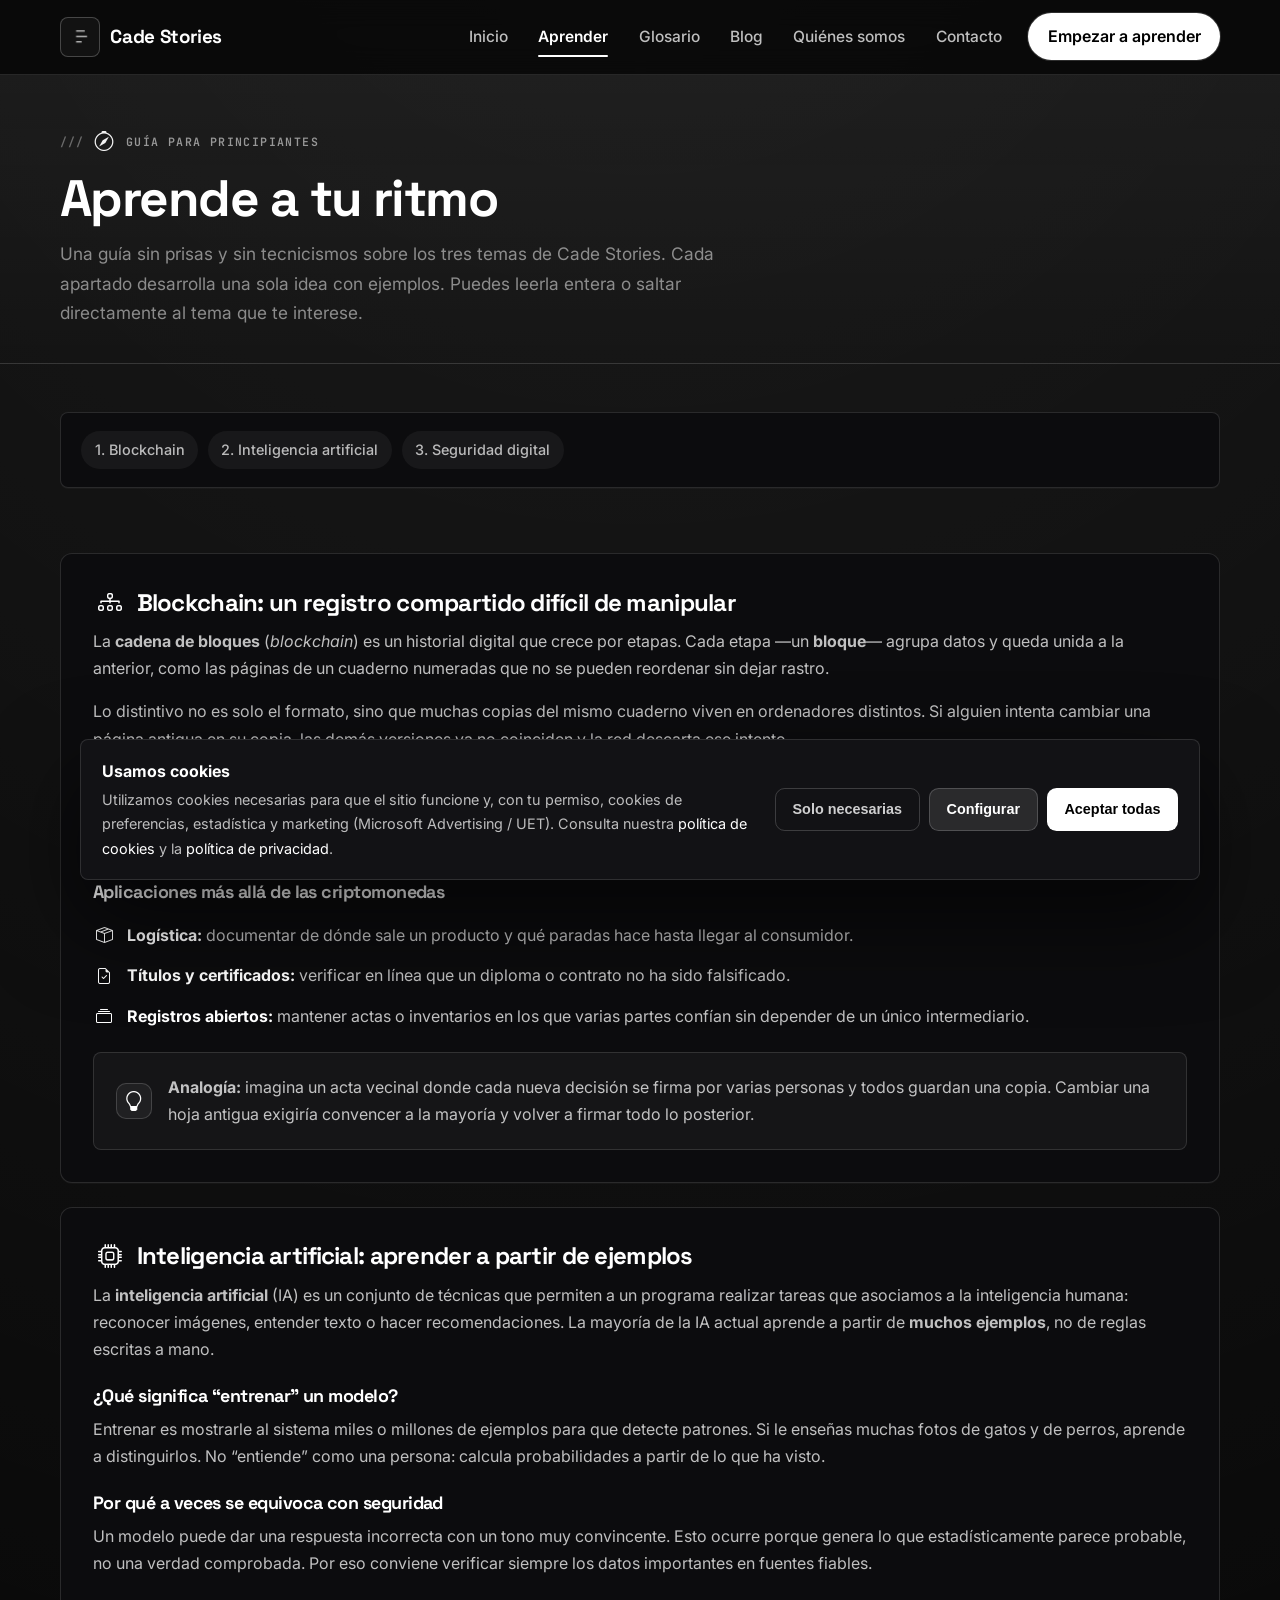
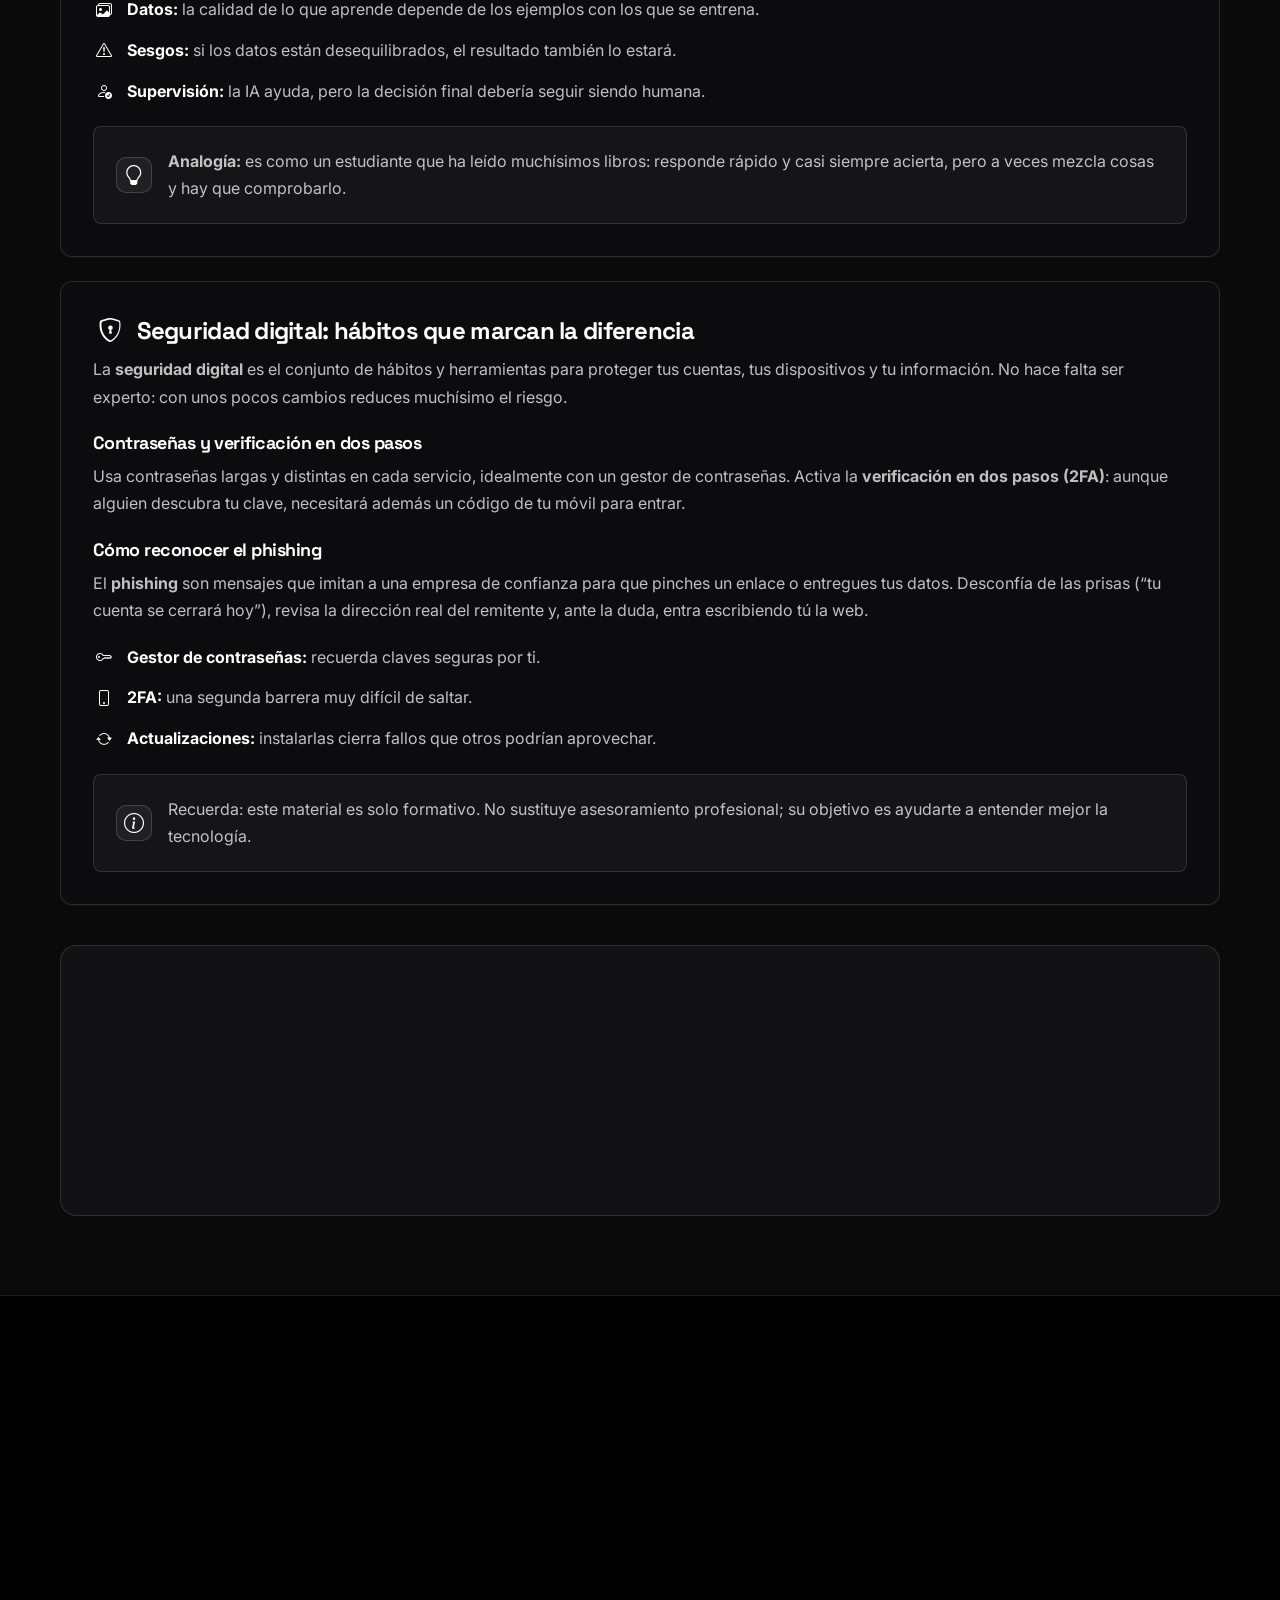
==== aprender.html @ 24d67b16 "fix(topbar): fill safe-area gap in Telegram and in-app browsers Add viewport-fit=cover, opaque topba" ====
<!DOCTYPE html>
<html lang="es">
<head>
<meta charset="utf-8">
<meta name="viewport" content="width=device-width, initial-scale=1.0, viewport-fit=cover">
<script>document.documentElement.className += ' js';</script>
<script>
window.uetq = window.uetq || [];
window.uetq.push('consent', 'default', { ad_storage: 'denied' });
</script>
<title>Aprender blockchain, IA y seguridad digital — Cade Stories</title>
<meta name="description" content="Guía sencilla para entender desde cero la tecnología blockchain, la inteligencia artificial y la seguridad digital. Conceptos explicados con ejemplos cotidianos, para principiantes.">
<meta name="robots" content="index, follow">
<meta name="author" content="Cade Stories">
<meta name="theme-color" content="#0a0a0a">
<meta name="color-scheme" content="dark">
<meta name="apple-mobile-web-app-status-bar-style" content="black-translucent">
<link rel="canonical" href="https://artemegorov007.github.io/cade-stories/aprender.html">

<meta property="og:type" content="website">
<meta property="og:site_name" content="Cade Stories">
<meta property="og:title" content="Aprender blockchain, IA y seguridad digital — Cade Stories">
<meta property="og:description" content="Guía sencilla para entender desde cero la tecnología blockchain, la inteligencia artificial y la seguridad digital. Conceptos explicados con ejemplos cotidianos, para principiantes.">
<meta property="og:url" content="https://artemegorov007.github.io/cade-stories/aprender.html">
<meta property="og:locale" content="es_ES">
<meta property="og:image" content="https://artemegorov007.github.io/cade-stories/assets/img/og.svg?v=1782573194">
<meta property="og:image:alt" content="Cade Stories — Blockchain, inteligencia artificial y seguridad digital, explicados con claridad">
<meta name="twitter:card" content="summary_large_image">
<meta name="twitter:title" content="Aprender blockchain, IA y seguridad digital — Cade Stories">
<meta name="twitter:description" content="Guía sencilla para entender desde cero la tecnología blockchain, la inteligencia artificial y la seguridad digital. Conceptos explicados con ejemplos cotidianos, para principiantes.">
<meta name="twitter:image" content="https://artemegorov007.github.io/cade-stories/assets/img/og.svg?v=1782573194">
<script type="application/ld+json">{"@context":"https://schema.org","@graph":[{"@type":"Organization","@id":"https://artemegorov007.github.io/cade-stories/#organization","name":"Cade Stories","url":"https://artemegorov007.github.io/cade-stories","email":"hola@cadestories.com","telephone":"+34 932 45 18 70","address":{"@type":"PostalAddress","streetAddress":"Carrer de Pau Claris 138, 4ª planta","postalCode":"08009","addressLocality":"Barcelona","addressCountry":"ES"}},{"@type":"WebSite","@id":"https://artemegorov007.github.io/cade-stories/#website","url":"https://artemegorov007.github.io/cade-stories","name":"Cade Stories","description":"Blockchain, inteligencia artificial y seguridad digital, explicados con claridad","publisher":{"@id":"https://artemegorov007.github.io/cade-stories/#organization"},"inLanguage":"es-ES"}]}</script>

<link rel="icon" href="data:image/svg+xml,%3Csvg xmlns='http://www.w3.org/2000/svg' viewBox='0 0 64 64'%3E%3Crect width='64' height='64' rx='14' fill='%23000000'/%3E%3Crect x='1' y='1' width='62' height='62' rx='13' fill='none' stroke='%23ffffff' stroke-opacity='.25' stroke-width='2'/%3E%3Cpath d='M20 22 h24 a4 4 0 0 1 4 4 v12 a4 4 0 0 1 -4 4 h-12 l-8 8 v-8 a4 4 0 0 1 -4 -4 v-12 a4 4 0 0 1 4 -4 z' fill='%23ffffff'/%3E%3Ccircle cx='32' cy='32' r='4.5' fill='%23000000'/%3E%3C/svg%3E">

<link rel="preconnect" href="https://fonts.googleapis.com">
<link rel="preconnect" href="https://fonts.gstatic.com" crossorigin>
<link href="https://fonts.googleapis.com/css2?family=Inter:wght@400;500;600;700&family=Space+Grotesk:wght@500;600;700&family=Sora:wght@500;600;700&family=JetBrains+Mono:wght@500;600&display=swap" rel="stylesheet">
<link rel="stylesheet" href="https://cdn.jsdelivr.net/npm/bootstrap-icons@1.11.3/font/bootstrap-icons.css">
<link rel="stylesheet" href="assets/css/tokens.css?v=1782466254">
<link rel="stylesheet" href="assets/css/style.css?v=1782597424">
<link rel="stylesheet" href="assets/css/theme-lz.css?v=1782597419">
<link rel="stylesheet" href="assets/css/animations.css?v=1782597419">
</head>
<body>
<a class="skip-link" href="#main">Saltar al contenido</a>
<header class="topbar">
  <div class="container topbar__inner">
    <a class="brand" href="index.html" aria-label="Cade Stories — inicio">
      <span class="brand__mark" aria-hidden="true"><svg class="brand-logo" viewBox="0 0 32 40" xmlns="http://www.w3.org/2000/svg" role="img" aria-label="Cade Stories"><rect class="brand-logo__frame" x="7" y="3" width="18" height="34" rx="9" fill="none" stroke="currentColor" stroke-width="1.35" opacity="0.9"/><line class="brand-logo__bar brand-logo__bar--1" x1="11" y1="13" x2="21" y2="13" stroke="currentColor" stroke-width="1.45" stroke-linecap="round"/><line class="brand-logo__bar brand-logo__bar--2" x1="11" y1="20" x2="24" y2="20" stroke="currentColor" stroke-width="1.45" stroke-linecap="round"/><line class="brand-logo__bar brand-logo__bar--3" x1="11" y1="27" x2="17" y2="27" stroke="currentColor" stroke-width="1.45" stroke-linecap="round"/></svg></span>      <span class="brand__name">Cade <b>Stories</b></span>
    </a>

    <button class="burger" id="burger" type="button" aria-label="Abrir menú" aria-expanded="false" aria-controls="nav">
      <span></span><span></span><span></span>
    </button>

    <nav class="nav" id="nav" aria-label="Navegación principal">
              <a class="nav__link" href="index.html">Inicio</a>
              <a class="nav__link is-active" href="aprender.html">Aprender</a>
              <a class="nav__link" href="glosario.html">Glosario</a>
              <a class="nav__link" href="blog.html">Blog</a>
              <a class="nav__link" href="sobre-nosotros.html">Quiénes somos</a>
              <a class="nav__link" href="contacto.html">Contacto</a>
            <a class="btn btn--primary nav__cta" href="aprender.html">Empezar a aprender</a>
    </nav>
  </div>
</header>
<main id="main">

  <section class="page-hero">
    <div class="container" data-reveal="group">
      <span class="eyebrow"><span class="licon licon--compass" aria-hidden="true"><i class="licon__bi bi bi-compass"></i></span> Guía para principiantes</span>
      <h1 class="page-hero__title">Aprende a tu ritmo</h1>
      <p class="page-hero__lead">
        Una guía sin prisas y sin tecnicismos sobre los tres temas de Cade Stories.
        Cada apartado desarrolla una sola idea con ejemplos. Puedes leerla entera
        o saltar directamente al tema que te interese.
      </p>
    </div>
  </section>

  <section class="section--tight">
    <div class="container">
      <nav class="toc" data-reveal aria-label="Índice de la guía">
        <a href="#blockchain">1. Blockchain</a>
        <a href="#ia">2. Inteligencia artificial</a>
        <a href="#seguridad">3. Seguridad digital</a>
      </nav>
    </div>
  </section>

  <section class="section" style="padding-top:1rem">
    <div class="container">
      <div class="guide" data-reveal="group">

        <article class="guide__block" id="blockchain">
          <h2><span class="licon licon--diagram-3" aria-hidden="true"><i class="licon__bi bi bi-diagram-3"></i></span> Blockchain: un registro compartido difícil de manipular</h2>
          <p>
            La <b>cadena de bloques</b> (<i>blockchain</i>) es un historial digital que crece
            por etapas. Cada etapa —un <b>bloque</b>— agrupa datos y queda unida a la anterior,
            como las páginas de un cuaderno numeradas que no se pueden reordenar sin dejar rastro.
          </p>
          <p>
            Lo distintivo no es solo el formato, sino que muchas copias del mismo cuaderno viven
            en ordenadores distintos. Si alguien intenta cambiar una página antigua en su copia,
            las demás versiones ya no coinciden y la red descarta ese intento.
          </p>
          <h3>La huella de cada bloque (hash)</h3>
          <p>
            Cada bloque incluye un <b>hash</b>: un código breve calculado a partir de su contenido.
            Modificar una sola cifra cambia por completo esa huella. Como el bloque siguiente
            guarda la huella del previo, alterar el pasado rompe toda la secuencia posterior.
          </p>
          <h3>Aplicaciones más allá de las criptomonedas</h3>
          <ul class="feature-list">
            <li><span class="licon licon--box-seam" aria-hidden="true"><i class="licon__bi bi bi-box-seam"></i></span><span><b>Logística:</b> documentar de dónde sale un producto y qué paradas hace hasta llegar al consumidor.</span></li>
            <li><span class="licon licon--file-earmark-check" aria-hidden="true"><i class="licon__bi bi bi-file-earmark-check"></i></span><span><b>Títulos y certificados:</b> verificar en línea que un diploma o contrato no ha sido falsificado.</span></li>
            <li><span class="licon licon--collection" aria-hidden="true"><i class="licon__bi bi bi-collection"></i></span><span><b>Registros abiertos:</b> mantener actas o inventarios en los que varias partes confían sin depender de un único intermediario.</span></li>
          </ul>
          <div class="callout"><span class="licon licon--lightbulb" aria-hidden="true"><i class="licon__bi bi bi-lightbulb"></i></span><p><b>Analogía:</b> imagina un acta vecinal donde cada nueva decisión se firma por varias personas y todos guardan una copia. Cambiar una hoja antigua exigiría convencer a la mayoría y volver a firmar todo lo posterior.</p></div>
        </article>

        <article class="guide__block" id="ia">
          <h2><span class="licon licon--cpu" aria-hidden="true"><i class="licon__bi bi bi-cpu"></i></span> Inteligencia artificial: aprender a partir de ejemplos</h2>
          <p>
            La <b>inteligencia artificial</b> (IA) es un conjunto de técnicas que permiten a un
            programa realizar tareas que asociamos a la inteligencia humana: reconocer imágenes,
            entender texto o hacer recomendaciones. La mayoría de la IA actual aprende a partir
            de <b>muchos ejemplos</b>, no de reglas escritas a mano.
          </p>
          <h3>¿Qué significa “entrenar” un modelo?</h3>
          <p>
            Entrenar es mostrarle al sistema miles o millones de ejemplos para que detecte
            patrones. Si le enseñas muchas fotos de gatos y de perros, aprende a distinguirlos.
            No “entiende” como una persona: calcula probabilidades a partir de lo que ha visto.
          </p>
          <h3>Por qué a veces se equivoca con seguridad</h3>
          <p>
            Un modelo puede dar una respuesta incorrecta con un tono muy convincente. Esto ocurre
            porque genera lo que estadísticamente parece probable, no una verdad comprobada. Por
            eso conviene verificar siempre los datos importantes en fuentes fiables.
          </p>
          <ul class="feature-list">
            <li><span class="licon licon--images" aria-hidden="true"><i class="licon__bi bi bi-images"></i></span><span><b>Datos:</b> la calidad de lo que aprende depende de los ejemplos con los que se entrena.</span></li>
            <li><span class="licon licon--exclamation-triangle" aria-hidden="true"><i class="licon__bi bi bi-exclamation-triangle"></i></span><span><b>Sesgos:</b> si los datos están desequilibrados, el resultado también lo estará.</span></li>
            <li><span class="licon licon--person-check" aria-hidden="true"><i class="licon__bi bi bi-person-check"></i></span><span><b>Supervisión:</b> la IA ayuda, pero la decisión final debería seguir siendo humana.</span></li>
          </ul>
          <div class="callout"><span class="licon licon--lightbulb" aria-hidden="true"><i class="licon__bi bi bi-lightbulb"></i></span><p><b>Analogía:</b> es como un estudiante que ha leído muchísimos libros: responde rápido y casi siempre acierta, pero a veces mezcla cosas y hay que comprobarlo.</p></div>
        </article>

        <article class="guide__block" id="seguridad">
          <h2><span class="licon licon--shield-lock" aria-hidden="true"><i class="licon__bi bi bi-shield-lock"></i></span> Seguridad digital: hábitos que marcan la diferencia</h2>
          <p>
            La <b>seguridad digital</b> es el conjunto de hábitos y herramientas para proteger tus
            cuentas, tus dispositivos y tu información. No hace falta ser experto: con unos pocos
            cambios reduces muchísimo el riesgo.
          </p>
          <h3>Contraseñas y verificación en dos pasos</h3>
          <p>
            Usa contraseñas largas y distintas en cada servicio, idealmente con un gestor de
            contraseñas. Activa la <b>verificación en dos pasos (2FA)</b>: aunque alguien
            descubra tu clave, necesitará además un código de tu móvil para entrar.
          </p>
          <h3>Cómo reconocer el phishing</h3>
          <p>
            El <b>phishing</b> son mensajes que imitan a una empresa de confianza para que pinches
            un enlace o entregues tus datos. Desconfía de las prisas (“tu cuenta se cerrará hoy”),
            revisa la dirección real del remitente y, ante la duda, entra escribiendo tú la web.
          </p>
          <ul class="feature-list">
            <li><span class="licon licon--key" aria-hidden="true"><i class="licon__bi bi bi-key"></i></span><span><b>Gestor de contraseñas:</b> recuerda claves seguras por ti.</span></li>
            <li><span class="licon licon--phone" aria-hidden="true"><i class="licon__bi bi bi-phone"></i></span><span><b>2FA:</b> una segunda barrera muy difícil de saltar.</span></li>
            <li><span class="licon licon--arrow-repeat" aria-hidden="true"><i class="licon__bi bi bi-arrow-repeat"></i></span><span><b>Actualizaciones:</b> instalarlas cierra fallos que otros podrían aprovechar.</span></li>
          </ul>
          <div class="callout"><span class="licon licon--info-circle" aria-hidden="true"><i class="licon__bi bi bi-info-circle"></i></span><p>Recuerda: este material es solo formativo. No sustituye asesoramiento profesional; su objetivo es ayudarte a entender mejor la tecnología.</p></div>
        </article>

      </div>

      <div class="cta-band mt-4" data-reveal>
        <h2>¿Algún concepto sigue sin estar claro?</h2>
        <p>Consulta el glosario: cada entrada resume una idea en pocas líneas.</p>
        <a class="btn btn--light" href="glosario.html"><span class="licon licon--journal-text licon--on-light" aria-hidden="true"><i class="licon__bi bi bi-journal-text"></i></span> Abrir el glosario</a>
      </div>
    </div>
  </section>

</main>
<footer class="footer">
  <div class="container">
    <div class="footer__top">
      <div class="footer__brand">
        <a class="brand" href="index.html" aria-label="Cade Stories — inicio">
          <span class="brand__mark" aria-hidden="true"><svg class="brand-logo" viewBox="0 0 32 40" xmlns="http://www.w3.org/2000/svg" role="img" aria-label="Cade Stories"><rect class="brand-logo__frame" x="7" y="3" width="18" height="34" rx="9" fill="none" stroke="currentColor" stroke-width="1.35" opacity="0.9"/><line class="brand-logo__bar brand-logo__bar--1" x1="11" y1="13" x2="21" y2="13" stroke="currentColor" stroke-width="1.45" stroke-linecap="round"/><line class="brand-logo__bar brand-logo__bar--2" x1="11" y1="20" x2="24" y2="20" stroke="currentColor" stroke-width="1.45" stroke-linecap="round"/><line class="brand-logo__bar brand-logo__bar--3" x1="11" y1="27" x2="17" y2="27" stroke="currentColor" stroke-width="1.45" stroke-linecap="round"/></svg></span>          <span class="brand__name">Cade <b>Stories</b></span>
        </a>
        <p class="footer__about">
          Un proyecto educativo independiente que cuenta, en lenguaje claro, cómo funcionan
          el blockchain, la inteligencia artificial y la seguridad digital. Solo conocimiento,
          nada que comprar.
        </p>
        <div class="footer__socials" aria-label="Redes sociales">
          <a href="mailto:hola@cadestories.com" aria-label="Escríbenos por correo"><span class="licon licon--envelope" aria-hidden="true"><i class="licon__bi bi bi-envelope"></i></span></a>
          <a href="blog.html" aria-label="Blog y novedades"><span class="licon licon--rss" aria-hidden="true"><i class="licon__bi bi bi-rss"></i></span></a>
          <a href="contacto.html" aria-label="Contacto y comunidad"><span class="licon licon--people" aria-hidden="true"><i class="licon__bi bi bi-people"></i></span></a>
        </div>
      </div>

      <nav class="footer__col" aria-label="Contenido del sitio">
        <h2 class="footer__heading">Contenido</h2>
        <ul>
          <li><a href="aprender.html">Guía de aprendizaje</a></li>
          <li><a href="glosario.html">Glosario</a></li>
          <li><a href="blog.html">Blog y novedades</a></li>
          <li><a href="sobre-nosotros.html">Quiénes somos</a></li>
        </ul>
      </nav>

      <nav class="footer__col" aria-label="Información legal">
        <h2 class="footer__heading">Legal</h2>
        <ul>
          <li><a href="privacidad.html">Política de privacidad</a></li>
          <li><a href="terminos.html">Términos de uso</a></li>
          <li><a href="cookies.html">Política de cookies</a></li>
          <li><a href="contacto.html">Contacto</a></li>
        </ul>
      </nav>

      <div class="footer__col">
        <h2 class="footer__heading">Dónde estamos</h2>
        <address class="footer__contact">
          <div class="footer__contact-item"><span class="contact-info__icon"><span class="licon licon--geo-alt" aria-hidden="true"><i class="licon__bi bi bi-geo-alt"></i></span></span><span>Carrer de Pau Claris 138, 4ª planta, 08009 Barcelona, España</span></div>
          <div class="footer__contact-item"><span class="contact-info__icon"><span class="licon licon--envelope" aria-hidden="true"><i class="licon__bi bi bi-envelope"></i></span></span><a href="mailto:hola@cadestories.com">hola@cadestories.com</a></div>
          <div class="footer__contact-item"><span class="contact-info__icon"><span class="licon licon--telephone" aria-hidden="true"><i class="licon__bi bi bi-telephone"></i></span></span><a href="tel:+34932451870">+34 932 45 18 70</a></div>
        </address>
      </div>
    </div>

    <div class="footer__bottom">
      <span>&copy; 2026 Cade Stories. Contenido con fines educativos e informativos.</span>
      <nav class="footer__bottom-links" aria-label="Enlaces legales">
        <a href="privacidad.html">Privacidad</a>
        <a href="terminos.html">Términos</a>
        <a href="cookies.html">Cookies</a>
      </nav>
    </div>
  </div>
</footer>
<div class="cookie" id="cookie-banner" role="dialog" aria-live="polite" aria-label="Consentimiento de cookies" hidden>
    <div class="cookie__text">
      <strong>Usamos cookies</strong>
      <p>Utilizamos cookies necesarias para que el sitio funcione y, con tu permiso, cookies de preferencias, estadística y marketing (Microsoft Advertising / UET). Consulta nuestra <a href="cookies.html" class="cookie__link">política de cookies</a> y la <a href="privacidad.html" class="cookie__link">política de privacidad</a>.</p>
    </div>
    <div class="cookie__actions">
      <button class="cookie__btn cookie__btn--reject" id="cookie-reject" type="button">Solo necesarias</button>
      <button class="cookie__btn cookie__btn--config" id="cookie-config" type="button">Configurar</button>
      <button class="cookie__btn cookie__btn--accept" id="cookie-accept" type="button">Aceptar todas</button>
    </div>
  </div>
<div class="modal" id="cookie-modal" aria-hidden="true">
    <div class="modal__dialog" role="dialog" aria-modal="true" aria-label="Configuración de cookies">
      <h3>Configuración de cookies</h3>
      <p class="modal__lead">Puedes activar o desactivar las categorías opcionales. Las cookies necesarias siempre están activas.</p>

      <label class="modal__opt">
        <span><strong>Necesarias</strong><br><small>Imprescindibles para el funcionamiento básico del sitio.</small></span>
        <input type="checkbox" checked disabled>
      </label>
      <label class="modal__opt">
        <span><strong>Preferencias</strong><br><small>Recuerdan tus ajustes, como el idioma o la región.</small></span>
        <input type="checkbox" id="ck-pref">
      </label>
      <label class="modal__opt">
        <span><strong>Estadística</strong><br><small>Nos ayudan a entender, de forma anónima, qué contenidos son útiles.</small></span>
        <input type="checkbox" id="ck-stat">
      </label>
      <label class="modal__opt">
        <span><strong>Marketing / Microsoft UET</strong><br><small>Medición de campañas en Microsoft Advertising (UET). Permite conversiones y remarketing solo si las aceptas.</small></span>
        <input type="checkbox" id="ck-marketing">
      </label>

      <div class="modal__footer">
        <button class="btn btn--ghost" id="cookie-modal-close" type="button">Cerrar</button>
        <button class="btn btn--ghost" id="cookie-save" type="button">Guardar selección</button>
        <button class="btn btn--primary" id="cookie-modal-accept" type="button">Aceptar todas</button>
      </div>
    </div>
  </div>
<script src="assets/js/main.js?v=1782589801"></script>
</body>
</html>
---- assets/css/tokens.css ----
:root {

  --brand: #047857;
  --brand-strong: #065f46;
  --brand-soft: #10b981;
  --brand-tint: #ecfdf5;
  --brand-rgb: 4, 120, 87;

  --accent: #d97706;
  --accent-soft: #f59e0b;
  --accent-tint: #fffbeb;
  --accent-rgb: 217, 119, 6;


  --ink: #14201c;
  --ink-soft: #3a463f;
  --muted: #6b7770;
  --line: #e4e8e3;
  --line-soft: #eef2ec;
  --surface: #ffffff;
  --surface-2: #f7f9f5;
  --surface-3: #eef2eb;

  --bg: #f5f7f2;
  --bg-rgb: 245, 247, 242;

  --night: #0c1512;
  --night-2: #14211c;
  --night-rgb: 12, 21, 18;

  --white: #ffffff;
  --white-rgb: 255, 255, 255;


  --ok: #15803d;
  --warn: #b45309;


  --font-head: "Sora", "Segoe UI", system-ui, sans-serif;
  --font-body: "Inter", "Segoe UI", system-ui, sans-serif;
  --font-mono: "JetBrains Mono", ui-monospace, "Cascadia Code", monospace;


  --ease-out: cubic-bezier(0.23, 1, 0.32, 1);
  --ease-in-out: cubic-bezier(0.77, 0, 0.175, 1);


  --radius-sm: 0.7rem;
  --radius: 1.05rem;
  --radius-lg: 1.5rem;
  --radius-xl: 2.2rem;
  --shadow-sm: 0 4px 14px rgba(20, 32, 28, 0.06);
  --shadow: 0 18px 40px rgba(20, 32, 28, 0.09);
  --shadow-lg: 0 30px 70px rgba(20, 32, 28, 0.15);

  --container: 1180px;
}
---- assets/css/style.css ----
*,
*::before,
*::after {
  box-sizing: border-box;
}

html {
  overflow-x: clip;
}

.skip-link {
  position: absolute;
  top: 0.75rem;
  left: 0.75rem;
  z-index: 200;
  padding: 0.65rem 1rem;
  border-radius: var(--radius-sm);
  background: #fff;
  color: #111;
  font-weight: 600;
  transform: translateY(-160%);
  transition: transform 0.18s var(--ease-out);
}
.skip-link:focus-visible {
  transform: translateY(0);
}

:focus-visible {
  outline: 2px solid rgba(var(--brand-rgb), 0.85);
  outline-offset: 2px;
}
:focus:not(:focus-visible) {
  outline: none;
}

a, button, input, textarea, select, summary, [tabindex]:not([tabindex="-1"]) {
  scroll-margin-top: 5.5rem;
}

html {
  scroll-behavior: auto;
  -webkit-text-size-adjust: 100%;
}

@media (prefers-reduced-motion: no-preference) {
  html { scroll-behavior: smooth; }
}

body {
  margin: 0;
  font-family: var(--font-body);
  font-size: 16px;
  line-height: 1.7;
  color: var(--ink-soft);
  background-color: var(--bg);
  background-image:
    radial-gradient(circle at 0% 0%, rgba(var(--brand-rgb), 0.07), transparent 40%),
    radial-gradient(circle at 100% 0%, rgba(var(--accent-rgb), 0.06), transparent 38%);
  background-repeat: no-repeat;
  -webkit-font-smoothing: antialiased;
  text-rendering: optimizeLegibility;
}

h1, h2, h3, h4 {
  font-family: var(--font-head);
  color: var(--ink);
  line-height: 1.14;
  letter-spacing: -0.02em;
  margin: 0 0 0.6rem;
}

p { margin: 0 0 1rem; }
p:last-child { margin-bottom: 0; }

a {
  color: var(--brand);
  text-decoration: none;
  transition: color 0.18s var(--ease-out);
}
a:hover { color: var(--brand-strong); }

img { max-width: 100%; display: block; }

::selection {
  background: rgba(var(--brand-rgb), 0.18);
  color: var(--ink);
}

.container {
  width: 100%;
  max-width: var(--container);
  margin: 0 auto;
  padding: 0 1.25rem;
}

.section {
  padding: 5rem 0;
}
.section--tight { padding: 3rem 0; }
.section--alt {
  background: var(--surface);
  border-top: 1px solid var(--line-soft);
  border-bottom: 1px solid var(--line-soft);
}

.section__head {
  max-width: 46rem;
  margin: 0 auto 2.75rem;
  text-align: center;
}
.section__head--left {
  margin-left: 0;
  text-align: left;
}

.eyebrow {
  display: inline-flex;
  align-items: center;
  gap: 0.45rem;
  padding: 0.4rem 0.85rem;
  border-radius: 0.6rem;
  background: var(--brand-tint);
  color: var(--brand-strong);
  border: 1px solid rgba(var(--brand-rgb), 0.18);
  font-family: var(--font-mono);
  font-size: 0.74rem;
  font-weight: 600;
  letter-spacing: 0.14em;
  text-transform: uppercase;
}

.section__title {
  margin: 1rem 0 0.7rem;
  font-size: clamp(1.9rem, 3.6vw, 2.9rem);
}

.section__lead {
  margin: 0;
  color: var(--muted);
  font-size: 1.06rem;
}

.btn {
  display: inline-flex;
  align-items: center;
  justify-content: center;
  gap: 0.55rem;
  min-height: 3.1rem;
  padding: 0.8rem 1.5rem;
  border-radius: var(--radius-sm);
  border: 1px solid transparent;
  font-family: var(--font-body);
  font-size: 1rem;
  font-weight: 600;
  cursor: pointer;
  transition: transform 0.16s var(--ease-out), box-shadow 0.2s var(--ease-out),
    background-color 0.2s var(--ease-out), border-color 0.2s var(--ease-out), color 0.2s var(--ease-out);
}
.btn:hover { transform: translateY(-2px); }
.btn:active { transform: translateY(0) scale(0.97); }

.btn--primary {
  color: #fff;
  background: linear-gradient(135deg, var(--brand) 0%, var(--brand-soft) 100%);
  box-shadow: 0 16px 30px rgba(var(--brand-rgb), 0.28);
}
.btn--primary:hover { color: #fff; box-shadow: 0 22px 38px rgba(var(--brand-rgb), 0.34); }

.btn--ghost {
  color: var(--ink);
  background: var(--surface);
  border-color: var(--line);
  box-shadow: var(--shadow-sm);
}
.btn--ghost:hover { border-color: rgba(var(--brand-rgb), 0.4); color: var(--brand); }

.btn--light {
  color: var(--ink);
  background: #fff;
}
.btn--accent {
  color: #fff;
  background: linear-gradient(135deg, var(--accent) 0%, var(--accent-soft) 100%);
  box-shadow: 0 16px 30px rgba(var(--accent-rgb), 0.26);
}
.btn--accent:hover { color: #fff; }

.btn--block { width: 100%; }

.topbar {
  position: sticky;
  /* ::before safe-area fill */
  top: 0;
  z-index: 80;
  padding-top: var(--safe-top);
  background: rgba(255, 255, 255, 0.85);
  backdrop-filter: blur(12px);
  -webkit-backdrop-filter: blur(12px);
  border-bottom: 1px solid var(--line-soft);
  isolation: isolate;
}

.topbar::before {
  content: "";
  position: absolute;
  left: 0;
  right: 0;
  top: 0;
  height: var(--safe-top);
  background: #0a0a0a;
  pointer-events: none;
  z-index: -1;
}
.topbar__inner {
  display: flex;
  align-items: center;
  gap: 1.5rem;
  min-height: 4.6rem;
}

.brand {
  display: inline-flex;
  align-items: center;
  gap: 0.65rem;
  flex: 0 0 auto;
  color: var(--ink);
}
.brand:hover { color: var(--ink); }

.brand__mark {
  width: 2.5rem;
  height: 2.5rem;
  display: grid;
  place-items: center;
  border-radius: 0.8rem;
  color: #fff;
  background: linear-gradient(135deg, var(--brand) 0%, var(--accent) 130%);
  box-shadow: 0 10px 22px rgba(var(--brand-rgb), 0.3);
  font-size: 1.2rem;
}

.brand__name {
  font-family: var(--font-head);
  font-weight: 700;
  font-size: 1.18rem;
  letter-spacing: -0.02em;
}
.brand__name b { color: var(--brand); font-weight: 700; }

.nav {
  display: flex;
  align-items: center;
  gap: 0.2rem;
  margin-left: auto;
}

.nav__link {
  position: relative;
  display: inline-flex;
  align-items: center;
  padding: 0.6rem 0.85rem;
  border-radius: 0.6rem;
  color: var(--ink-soft);
  font-weight: 500;
  font-size: 0.97rem;
  transition: color 0.18s var(--ease-out), background-color 0.18s var(--ease-out);
}
.nav__link:hover { color: var(--brand); background: var(--brand-tint); }
.nav__link.is-active {
  color: var(--brand);
  font-weight: 600;
}
.nav__link.is-active::after {
  content: "";
  position: absolute;
  left: 0.85rem;
  right: 0.85rem;
  bottom: 0.18rem;
  height: 2px;
  border-radius: 2px;
  background: var(--accent);
}

.nav__cta {
  margin-left: 0.6rem;
  min-height: 2.7rem;
  padding: 0.55rem 1.15rem;
}

.burger {
  display: none;
  margin-left: auto;
  width: 2.9rem;
  height: 2.9rem;
  border-radius: 0.7rem;
  border: 1px solid var(--line);
  background: var(--surface);
  cursor: pointer;
  flex-direction: column;
  align-items: center;
  justify-content: center;
  gap: 5px;
}
.burger span {
  width: 1.1rem;
  height: 2px;
  border-radius: 2px;
  background: var(--ink);
  transition: transform 0.22s var(--ease-out), opacity 0.22s var(--ease-out);
}
.burger.is-open span:nth-child(1) { transform: translateY(7px) rotate(45deg); }
.burger.is-open span:nth-child(2) { opacity: 0; }
.burger.is-open span:nth-child(3) { transform: translateY(-7px) rotate(-45deg); }

@media (max-width: 920px) {
  body.nav-open .topbar {
    position: fixed;
    top: 0;
    left: 0;
    right: 0;
    width: 100%;
    z-index: 100;
    padding-top: var(--safe-top);
  }
  .topbar { overflow: visible; }
  .topbar::before {
  content: "";
  position: absolute;
  left: 0;
  right: 0;
  top: 0;
  height: var(--safe-top);
  background: #0a0a0a;
  pointer-events: none;
  z-index: -1;
}
.topbar__inner { position: relative; z-index: 92; }
  .burger { display: inline-flex; z-index: 93; }
  .nav {
    position: fixed;
    left: 0;
    right: 0;
    top: var(--topbar-h, 4.6rem);
    bottom: 0;
    z-index: 91;
    flex-direction: column;
    align-items: stretch;
    gap: 0.25rem;
    margin: 0;
    padding: 1rem 1.25rem max(1.4rem, env(safe-area-inset-bottom));
    background: var(--surface);
    border-bottom: 1px solid var(--line);
    box-shadow: var(--shadow);
    overflow-y: auto;
    -webkit-overflow-scrolling: touch;
    display: none;
  }
  .nav.is-open { display: flex; }
  .nav__link { padding: 0.85rem 0.9rem; border-radius: 0.7rem; min-height: 2.75rem; }
  .nav__link.is-active::after { display: none; }
  .nav__link.is-active { background: var(--brand-tint); }
  .nav__cta { margin: 0.5rem 0 0; }
}

.hero {
  position: relative;
  padding: 4.5rem 0 4rem;
  overflow: hidden;
}
.hero__grid {
  display: grid;
  grid-template-columns: 1.05fr 0.95fr;
  gap: 3rem;
  align-items: center;
}
.hero__title {
  font-size: clamp(2.4rem, 5vw, 3.7rem);
  margin: 1.1rem 0 1rem;
}
.hero__title em {
  font-style: normal;
  color: var(--brand);
  background: linear-gradient(120deg, var(--brand), var(--accent));
  -webkit-background-clip: text;
  background-clip: text;
  -webkit-text-fill-color: transparent;
}
.hero__lead {
  font-size: 1.14rem;
  color: var(--muted);
  max-width: 34rem;
}
.hero__actions {
  display: flex;
  flex-wrap: wrap;
  gap: 0.9rem;
  margin-top: 1.6rem;
}
.hero__note {
  margin-top: 1.4rem;
  font-size: 0.9rem;
  color: var(--muted);
  display: flex;
  align-items: center;
  gap: 0.5rem;
}
.hero__note i { color: var(--accent); }

.pillars {
  display: grid;
  grid-template-columns: repeat(3, 1fr);
  gap: 1.25rem;
}
.pillar {
  position: relative;
  display: flex;
  flex-direction: column;
  gap: 0.55rem;
  padding: 1.7rem 1.6rem 1.8rem;
  border-radius: var(--radius-lg);
  background: var(--surface);
  border: 1px solid var(--line);
  box-shadow: var(--shadow-sm);
  overflow: hidden;
  transition: transform 0.22s var(--ease-out), box-shadow 0.22s var(--ease-out), border-color 0.22s var(--ease-out);
}
.pillar::before {
  content: "";
  position: absolute;
  inset: 0 0 auto 0;
  height: 4px;
  background: linear-gradient(90deg, var(--brand), var(--accent));
  transform: scaleX(0);
  transform-origin: left;
  transition: transform 0.3s var(--ease-out);
}
.pillar:hover {
  transform: translateY(-4px);
  box-shadow: var(--shadow);
  border-color: rgba(var(--brand-rgb), 0.28);
}
.pillar:hover::before { transform: scaleX(1); }
.pillar__icon {
  width: 3.2rem;
  height: 3.2rem;
  display: grid;
  place-items: center;
  border-radius: 1rem;
  font-size: 1.5rem;
  color: #fff;
  background: linear-gradient(135deg, var(--brand) 0%, var(--brand-soft) 130%);
  margin-bottom: 0.5rem;
}
.pillar__icon--accent { background: linear-gradient(135deg, var(--accent) 0%, var(--accent-soft) 130%); }
.pillar__icon--ink { background: linear-gradient(135deg, var(--night-2) 0%, var(--brand-strong) 130%); }
.pillar h3 { font-size: 1.22rem; }
.pillar p { color: var(--muted); font-size: 0.98rem; }
.pillar__more {
  margin-top: auto;
  padding-top: 0.6rem;
  display: inline-flex;
  align-items: center;
  gap: 0.4rem;
  font-weight: 600;
  color: var(--brand);
}

.trust {
  display: flex;
  flex-wrap: wrap;
  justify-content: center;
  gap: 1.5rem 2.5rem;
  padding: 1.6rem 1.5rem;
  border-radius: var(--radius);
  background: var(--surface);
  border: 1px solid var(--line);
  box-shadow: var(--shadow-sm);
}
.trust__item {
  display: flex;
  align-items: center;
  gap: 0.7rem;
  color: var(--ink-soft);
  font-weight: 500;
}
.trust__item i { font-size: 1.3rem; color: var(--brand); }

.grid {
  display: grid;
  gap: 1.25rem;
}
.grid--2 { grid-template-columns: repeat(2, 1fr); }
.grid--3 { grid-template-columns: repeat(3, 1fr); }
.grid--4 { grid-template-columns: repeat(4, 1fr); }

.card {
  display: flex;
  flex-direction: column;
  gap: 0.6rem;
  padding: 1.6rem;
  border-radius: var(--radius);
  background: var(--surface);
  border: 1px solid var(--line);
  box-shadow: var(--shadow-sm);
  transition: transform 0.2s var(--ease-out), box-shadow 0.2s var(--ease-out), border-color 0.2s var(--ease-out);
}
.card:hover {
  transform: translateY(-4px);
  box-shadow: var(--shadow);
  border-color: rgba(var(--brand-rgb), 0.28);
}
a.card:active { transform: translateY(-1px) scale(0.99); }
.card__icon {
  width: 3rem;
  height: 3rem;
  display: grid;
  place-items: center;
  border-radius: 0.9rem;
  font-size: 1.35rem;
  color: var(--brand);
  background: var(--brand-tint);
  margin-bottom: 0.4rem;
}
.card__icon--accent { color: var(--accent); background: var(--accent-tint); }
.card h3 { font-size: 1.18rem; }
.card p { color: var(--muted); font-size: 0.98rem; }

.steps {
  display: grid;
  gap: 1.1rem;
}
.step {
  display: grid;
  grid-template-columns: 3.4rem 1fr;
  gap: 1.1rem;
  align-items: start;
  padding: 1.4rem 1.5rem;
  border-radius: var(--radius);
  background: var(--surface);
  border: 1px solid var(--line);
  box-shadow: var(--shadow-sm);
}
.step__no {
  width: 3rem;
  height: 3rem;
  display: grid;
  place-items: center;
  border-radius: 0.9rem;
  font-family: var(--font-head);
  font-weight: 700;
  font-size: 1.1rem;
  color: #fff;
  background: linear-gradient(135deg, var(--brand) 0%, var(--accent) 130%);
}
.step h3 { font-size: 1.15rem; margin-bottom: 0.25rem; }
.step p { color: var(--muted); margin: 0; }

.split {
  display: grid;
  grid-template-columns: 1fr 1fr;
  gap: 2.5rem;
  align-items: stretch;
}
.split--reverse .split__media { order: -1; }
.feature-list {
  list-style: none;
  margin: 1.2rem 0 0;
  padding: 0;
  display: grid;
  gap: 0.85rem;
}
.feature-list li {
  display: grid;
  grid-template-columns: auto 1fr;
  gap: 0.75rem;
  align-items: start;
}
.feature-list i {
  margin-top: 0.15rem;
  color: var(--accent);
  font-size: 1.15rem;
}
.feature-list b { color: var(--ink); }

.callout {
  display: grid;
  grid-template-columns: auto 1fr;
  gap: 1rem;
  margin-top: 1.35rem;
  padding: 1.3rem 1.5rem;
  border-radius: var(--radius);
  background: var(--accent-tint);
  border: 1px solid rgba(var(--accent-rgb), 0.22);
}
.callout i { font-size: 1.5rem; color: var(--accent); }
.callout p { margin: 0; color: var(--ink-soft); }

.cta-band {
  position: relative;
  overflow: hidden;
  margin: 0 auto;
  padding: 3rem 2.5rem;
  border-radius: var(--radius-xl);
  color: #fff;
  background: linear-gradient(135deg, var(--brand-strong) 0%, var(--brand) 45%, var(--accent) 135%);
  box-shadow: var(--shadow-lg);
  text-align: center;
}
.cta-band::after {
  content: "";
  position: absolute;
  inset: auto -4rem -6rem auto;
  width: 18rem;
  height: 18rem;
  border-radius: 50%;
  background: rgba(255, 255, 255, 0.1);
  pointer-events: none;
}
.cta-band h2 { color: #fff; position: relative; z-index: 1; font-size: clamp(1.8rem, 3.4vw, 2.6rem); }
.cta-band p { color: rgba(255, 255, 255, 0.85); position: relative; z-index: 1; max-width: 40rem; margin: 0.6rem auto 1.6rem; }
.cta-band .btn { position: relative; z-index: 1; }

.toc {
  display: flex;
  flex-wrap: wrap;
  gap: 0.6rem;
  padding: 1.1rem 1.25rem;
  border-radius: var(--radius);
  background: var(--surface);
  border: 1px solid var(--line);
  box-shadow: var(--shadow-sm);
}
.toc a {
  padding: 0.45rem 0.85rem;
  border-radius: 999px;
  background: var(--surface-3);
  color: var(--ink-soft);
  font-size: 0.9rem;
  font-weight: 500;
  transition: background-color 0.18s var(--ease-out), color 0.18s var(--ease-out);
}
.toc a:hover { background: var(--brand-tint); color: var(--brand); }

.guide {
  display: grid;
  gap: 1.5rem;
}
.guide__block {
  padding: 2rem;
  border-radius: var(--radius-lg);
  background: var(--surface);
  border: 1px solid var(--line);
  box-shadow: var(--shadow-sm);
  scroll-margin-top: 6rem;
}
.guide__block h2 {
  display: flex;
  align-items: center;
  gap: 0.7rem;
  font-size: 1.5rem;
}
.guide__block h2 i { color: var(--accent); }
.guide__block h3 { margin-top: 1.4rem; font-size: 1.12rem; }
.guide__block p { color: var(--ink-soft); }

.glossary-controls {
  display: flex;
  flex-wrap: wrap;
  gap: 0.4rem;
  margin-bottom: 1.5rem;
}
.glossary-letters {
  display: flex;
  flex-wrap: wrap;
  gap: 0.35rem;
}
.glossary-letters span {
  width: 2.1rem;
  height: 2.1rem;
  display: grid;
  place-items: center;
  border-radius: 0.55rem;
  background: var(--surface);
  border: 1px solid var(--line);
  font-family: var(--font-mono);
  font-weight: 600;
  font-size: 0.85rem;
  color: var(--brand);
}
.term {
  padding: 1.4rem 1.6rem;
  border-radius: var(--radius);
  background: var(--surface);
  border: 1px solid var(--line);
  box-shadow: var(--shadow-sm);
  transition: transform 0.2s var(--ease-out), box-shadow 0.2s var(--ease-out), border-color 0.2s var(--ease-out);
}
.term:hover { transform: translateY(-3px); box-shadow: var(--shadow); border-color: rgba(var(--brand-rgb), 0.22); }
.term__head {
  display: flex;
  align-items: baseline;
  gap: 0.7rem;
  flex-wrap: wrap;
  margin-bottom: 0.4rem;
}
.term__head h3 { margin: 0; font-size: 1.18rem; }
.term__tag {
  font-family: var(--font-mono);
  font-size: 0.7rem;
  font-weight: 600;
  letter-spacing: 0.08em;
  text-transform: uppercase;
  color: var(--accent);
  background: var(--accent-tint);
  padding: 0.2rem 0.55rem;
  border-radius: 999px;
}
.term p { margin: 0; color: var(--muted); }

.post-card {
  display: flex;
  flex-direction: column;
  overflow: hidden;
  border-radius: var(--radius);
  background: var(--surface);
  border: 1px solid var(--line);
  box-shadow: var(--shadow-sm);
  transition: transform 0.2s var(--ease-out), box-shadow 0.2s var(--ease-out);
}
.post-card:hover { transform: translateY(-4px); box-shadow: var(--shadow); }
.post-card__cat {
  font-family: var(--font-mono);
  font-size: 0.72rem;
  letter-spacing: 0.12em;
  text-transform: uppercase;
  opacity: 0.9;
}
.post-card__body {
  display: flex;
  flex-direction: column;
  gap: 0.6rem;
  padding: 1.4rem 1.5rem 1.6rem;
  flex: 1;
}
.post-card__meta {
  display: flex;
  gap: 1rem;
  font-size: 0.82rem;
  color: var(--muted);
}
.post-card__body h3 { font-size: 1.18rem; }
.post-card__body p { color: var(--muted); font-size: 0.96rem; flex: 1; }
.post-card__more {
  display: inline-flex;
  align-items: center;
  gap: 0.4rem;
  font-weight: 600;
  color: var(--brand);
}
.post-card__more i { transition: transform 0.18s var(--ease-out); }
.post-card:hover .post-card__more i { transform: translateX(3px); }

.post-card__media {
  position: relative;
  aspect-ratio: 400 / 220;
  overflow: hidden;
  background: var(--surface-3);
}
.post-card__media img,
.post-card__media svg {
  width: 100%;
  height: 100%;
  object-fit: cover;
}
.post-card__media .post-card__cat {
  position: absolute;
  top: 0.85rem;
  left: 0.85rem;
  padding: 0.3rem 0.65rem;
  border-radius: 999px;
  background: rgba(20, 32, 28, 0.5);
  color: #fff;
  backdrop-filter: blur(4px);
}

.hero__media svg,
.split__media svg,
.article__media svg,
.post-card__media svg {
  width: 100%;
  height: auto;
  display: block;
}
.post-card__media svg {
  height: 100%;
  object-fit: cover;
}
.article__media {
  width: 100%;
  max-width: 100%;
  min-width: 0;
  margin-top: 1.4rem;
  border-radius: var(--radius);
  overflow: hidden;
  border: 1px solid var(--line);
  box-shadow: var(--shadow-sm);
}

.article {
  max-width: 48rem;
  margin: 0 auto;
}
.article__header { margin-bottom: 2rem; }
.article__title { font-size: clamp(2rem, 4vw, 2.8rem); margin: 1rem 0 0.8rem; }
.article__meta {
  display: flex;
  flex-wrap: wrap;
  gap: 1.2rem;
  color: var(--muted);
  font-size: 0.9rem;
}
.article__body { font-size: 1.05rem; color: var(--ink-soft); }
.article__body h2 { font-size: 1.5rem; margin: 2rem 0 0.7rem; }
.article__body h3 { font-size: 1.2rem; margin: 1.6rem 0 0.5rem; }
.article__body ul { padding-left: 1.2rem; }
.article__body li { margin-bottom: 0.5rem; }

.breadcrumbs {
  display: flex;
  flex-wrap: wrap;
  gap: 0.4rem;
  font-size: 0.85rem;
  color: var(--muted);
}
.breadcrumbs a { color: var(--muted); }
.breadcrumbs a:hover { color: var(--brand); }

.page-hero {
  padding: 3.25rem 0 2.25rem;
  background:
    linear-gradient(180deg, var(--surface) 0%, transparent 100%);
  border-bottom: 1px solid var(--line-soft);
}
.page-hero__title { font-size: clamp(2.1rem, 4.4vw, 3.2rem); margin: 1rem 0 0.7rem; }
.page-hero__lead { max-width: 42rem; color: var(--muted); font-size: 1.08rem; }

.faq { display: grid; gap: 0.85rem; max-width: 50rem; margin: 0 auto; }
.faq__item {
  border-radius: var(--radius);
  background: var(--surface);
  border: 1px solid var(--line);
  box-shadow: var(--shadow-sm);
  overflow: hidden;
}
.faq__q {
  display: flex;
  align-items: center;
  justify-content: space-between;
  gap: 1rem;
  width: 100%;
  padding: 1.15rem 1.4rem;
  border: 0;
  background: transparent;
  cursor: pointer;
  font-family: var(--font-head);
  font-size: 1.05rem;
  font-weight: 600;
  color: var(--ink);
  text-align: left;
}
.faq__q i { transition: transform 0.22s var(--ease-out); color: var(--brand); flex: 0 0 auto; }
.faq__item.is-open .faq__q i { transform: rotate(180deg); }
.faq__a {
  max-height: 0;
  overflow: hidden;
  transition: max-height 0.28s var(--ease-in-out);
}
.faq__a p { padding: 0 1.4rem 1.25rem; color: var(--muted); margin: 0; }

.contact-grid {
  display: grid;
  grid-template-columns: 0.85fr 1.15fr;
  gap: 2rem;
  align-items: start;
}
.contact-info {
  display: grid;
  gap: 0.9rem;
  padding: 1.8rem;
  border-radius: var(--radius-lg);
  color: #fff;
  background: linear-gradient(160deg, var(--night) 0%, var(--night-2) 100%);
}
.contact-info h2 { color: #fff; }
.contact-info p { color: rgba(255,255,255,0.72); }
.contact-info__item {
  display: grid;
  grid-template-columns: auto 1fr;
  gap: 0.9rem;
  align-items: center;
  padding: 0.9rem 1rem;
  border-radius: var(--radius);
  background: rgba(255, 255, 255, 0.05);
  border: 1px solid rgba(255, 255, 255, 0.1);
}
.contact-info__label {
  display: block;
  font-size: 0.74rem;
  letter-spacing: 0.1em;
  text-transform: uppercase;
  color: var(--accent-soft);
}
.contact-info__value { color: #fff; word-break: break-word; }

.form {
  padding: 1.8rem;
  border-radius: var(--radius-lg);
  background: var(--surface);
  border: 1px solid var(--line);
  box-shadow: var(--shadow);
}
.form__grid {
  display: grid;
  grid-template-columns: 1fr 1fr;
  gap: 1rem;
}
.field { display: grid; gap: 0.4rem; margin-bottom: 1rem; }
.field--full { grid-column: 1 / -1; }
.field label { font-size: 0.92rem; font-weight: 600; color: var(--ink); }
.field input,
.field textarea {
  width: 100%;
  padding: 0.85rem 1rem;
  border-radius: var(--radius-sm);
  border: 1px solid var(--line);
  background: var(--surface-2);
  font: inherit;
  color: var(--ink);
  transition: border-color 0.18s var(--ease-out), box-shadow 0.18s var(--ease-out), background 0.18s var(--ease-out);
}
.field textarea { min-height: 8rem; resize: vertical; }
.field input:focus,
.field textarea:focus {
  outline: 0;
  background: #fff;
  border-color: rgba(var(--brand-rgb), 0.5);
  box-shadow: 0 0 0 4px rgba(var(--brand-rgb), 0.12);
}
.field input::placeholder,
.field textarea::placeholder { color: var(--muted); }

.captcha {
  display: grid;
  grid-template-columns: auto 1fr;
  gap: 1rem;
  align-items: center;
  padding: 1rem 1.1rem;
  border-radius: var(--radius);
  background: var(--brand-tint);
  border: 1px solid rgba(var(--brand-rgb), 0.16);
  margin-bottom: 1rem;
}
.captcha__q {
  font-family: var(--font-mono);
  font-size: 1.2rem;
  font-weight: 600;
  color: var(--brand);
  background: #fff;
  padding: 0.5rem 0.9rem;
  border-radius: 0.6rem;
  border: 1px solid rgba(var(--brand-rgb), 0.2);
  white-space: nowrap;
}
.consent {
  display: flex;
  align-items: flex-start;
  gap: 0.6rem;
  margin-bottom: 1.1rem;
  font-size: 0.92rem;
  color: var(--muted);
}
.consent input { margin-top: 0.25rem; accent-color: var(--brand); width: 1rem; height: 1rem; }

.legal {
  max-width: 52rem;
  margin: 0 auto;
}
.legal__updated {
  display: inline-block;
  margin-bottom: 1.5rem;
  font-family: var(--font-mono);
  font-size: 0.82rem;
  color: var(--muted);
}
.legal__block {
  padding: 1.6rem 1.8rem;
  border-radius: var(--radius);
  background: var(--surface);
  border: 1px solid var(--line);
  box-shadow: var(--shadow-sm);
  margin-bottom: 1rem;
  scroll-margin-top: 6rem;
}
.legal__block h2 { font-size: 1.3rem; }
.legal__block h3 { font-size: 1.05rem; margin-top: 1.1rem; }
.legal__block p,
.legal__block li { color: var(--ink-soft); }
.legal__block ul { padding-left: 1.2rem; }

.footer {
  color: rgba(255, 255, 255, 0.74);
  background: linear-gradient(180deg, var(--night) 0%, #060b09 100%);
}
.footer__top {
  display: grid;
  grid-template-columns: 1.4fr 1fr 1fr 1fr;
  gap: 2rem;
  padding: 3.5rem 0 2.5rem;
}
.footer__brand .brand { color: #fff; }
.footer__brand .brand__name { color: #fff; }
.footer__brand .brand__name b { color: var(--accent-soft); }
.footer__about { margin: 1rem 0 1.2rem; max-width: 24rem; color: rgba(255,255,255,0.62); }
.footer__col h2.footer__heading,
.footer__col h4 {
  color: #fff;
  font-size: 0.78rem;
  letter-spacing: 0.12em;
  text-transform: uppercase;
  margin-bottom: 1rem;
}
.footer__col ul { list-style: none; margin: 0; padding: 0; display: grid; gap: 0.6rem; }
.footer__col a { color: rgba(255,255,255,0.7); }
.footer__col a:hover { color: #fff; }
.footer__contact li {
  display: flex;
  align-items: center;
  gap: 0.85rem;
  color: rgba(255,255,255,0.7);
  line-height: 1.5;
}
.footer__contact .contact-info__icon {
  flex: 0 0 auto;
  align-self: center;
}
.footer__contact li > span:not(.contact-info__icon),
.footer__contact li > a {
  align-self: center;
  min-width: 0;
}
.footer__contact .contact-info__icon .licon__bi { color: #fff; }
.footer__socials { display: flex; gap: 0.6rem; margin-top: 1.2rem; }
.footer__socials a {
  width: 2.5rem;
  height: 2.5rem;
  display: grid;
  place-items: center;
  border-radius: 0.7rem;
  color: #fff;
  background: rgba(255, 255, 255, 0.08);
  border: 1px solid rgba(255, 255, 255, 0.1);
  transition: transform 0.18s var(--ease-out), background-color 0.18s var(--ease-out);
}
.footer__socials a:hover { background: rgba(var(--accent-rgb), 0.45); color: #fff; transform: translateY(-2px); }
.footer__bottom {
  display: flex;
  flex-wrap: wrap;
  align-items: center;
  justify-content: space-between;
  gap: 1rem;
  padding: 1.4rem 0;
  border-top: 1px solid rgba(255, 255, 255, 0.1);
  font-size: 0.88rem;
}
.footer__bottom-links { display: flex; flex-wrap: wrap; gap: 1.2rem; }

.cookie {
  position: fixed;
  left: 1.25rem;
  right: 1.25rem;
  bottom: 1.25rem;
  z-index: 120;
  max-width: 1120px;
  margin: 0 auto;
  display: flex;
  align-items: center;
  gap: 1.2rem;
  padding: 1.1rem 1.3rem;
  border-radius: var(--radius);
  color: #fff;
  background: linear-gradient(135deg, var(--night-2) 0%, var(--night) 100%);
  border: 1px solid rgba(255,255,255,0.12);
  box-shadow: var(--shadow-lg);
}
.cookie[hidden] { display: none; }
.cookie__text { min-width: 0; }
.cookie__text strong { display: block; color: #fff; margin-bottom: 0.2rem; }
.cookie__text p { margin: 0; font-size: 0.9rem; color: rgba(255,255,255,0.72); }
.cookie__actions { display: flex; flex-wrap: wrap; gap: 0.55rem; flex: 0 0 auto; }
.cookie__btn {
  touch-action: manipulation;
  -webkit-tap-highlight-color: transparent;
  min-height: 2.7rem;
  padding: 0 1.05rem;
  border-radius: 0.6rem;
  border: 1px solid transparent;
  font-weight: 600;
  font-size: 0.9rem;
  cursor: pointer;
  transition: transform 0.16s var(--ease-out), background-color 0.18s var(--ease-out);
}
.cookie__btn:active { transform: scale(0.97); }
.cookie__btn--accept { background: var(--accent-soft); color: #3a2706; }
.cookie__btn--config { background: rgba(255,255,255,0.1); color: #fff; border-color: rgba(255,255,255,0.18); }
.cookie__btn--reject { background: transparent; color: rgba(255,255,255,0.8); border-color: rgba(255,255,255,0.18); }

.modal {
  position: fixed;
  inset: 0;
  z-index: 130;
  display: none;
  padding: 1.25rem;
  align-items: center;
  justify-content: center;
  background: rgba(6, 11, 9, 0.6);
}
.modal.is-open { display: flex; }
.modal__dialog {
  width: min(100%, 560px);
  max-height: 90vh;
  overflow-y: auto;
  padding: 1.6rem;
  border-radius: var(--radius-lg);
  background: var(--surface);
  border: 1px solid var(--line);
  box-shadow: var(--shadow-lg);
}
.modal.is-open .modal__dialog {
  animation: modal-in 0.24s var(--ease-out) both;
}
@keyframes modal-in {
  from { opacity: 0; transform: scale(0.96); }
  to { opacity: 1; transform: scale(1); }
}
.modal__dialog h3 { font-size: 1.3rem; }
.modal__opt {
  display: flex;
  align-items: flex-start;
  justify-content: space-between;
  gap: 1rem;
  padding: 1rem;
  border-radius: var(--radius);
  border: 1px solid var(--line);
  background: var(--surface-2);
  margin-top: 0.8rem;
}
.modal__opt small { color: var(--muted); }
.modal__opt input { accent-color: var(--brand); width: 1.1rem; height: 1.1rem; margin-top: 0.2rem; }
.modal__footer { display: flex; flex-wrap: wrap; gap: 0.6rem; justify-content: flex-end; margin-top: 1.2rem; }

.thanks { text-align: center; }
.thanks__icon {
  width: 4rem; height: 4rem; margin: 0 auto 1rem;
  display: grid; place-items: center;
  border-radius: 50%;
  font-size: 1.8rem; color: #fff;
  background: linear-gradient(135deg, var(--brand), var(--accent));
}

.text-center { text-align: center; }
.mt-1 { margin-top: 0.5rem; }
.mt-2 { margin-top: 1rem; }
.mt-3 { margin-top: 1.5rem; }
.mt-4 { margin-top: 2.5rem; }
.is-hidden { display: none; }
.glossary-empty.is-hidden { display: none; }

/* Scroll reveal — progressive enhancement (gated on html.js so content
   is always visible without JS). Animates only transform + opacity. */
.js [data-reveal] {
  opacity: 0;
  transform: translateY(16px);
  transition: opacity 0.55s var(--ease-out), transform 0.55s var(--ease-out);
}
.js [data-reveal].is-visible {
  opacity: 1;
  transform: none;
}
.js [data-reveal="group"] {
  opacity: 1;
  transform: none;
  transition: none;
}
.js [data-reveal="group"] > * {
  opacity: 0;
  transform: translateY(16px);
  transition: opacity 0.55s var(--ease-out), transform 0.55s var(--ease-out);
}
.js [data-reveal="group"].is-visible > * { opacity: 1; transform: none; }
.js [data-reveal="group"].is-visible > *:nth-child(2) { transition-delay: 60ms; }
.js [data-reveal="group"].is-visible > *:nth-child(3) { transition-delay: 120ms; }
.js [data-reveal="group"].is-visible > *:nth-child(4) { transition-delay: 180ms; }
.js [data-reveal="group"].is-visible > *:nth-child(5) { transition-delay: 240ms; }
.js [data-reveal="group"].is-visible > *:nth-child(6) { transition-delay: 300ms; }

@media (max-width: 980px) {
  .hero__grid { grid-template-columns: 1fr; gap: 2.2rem; }
  .pillars { grid-template-columns: 1fr; }
  .split { grid-template-columns: 1fr; gap: 1.75rem; }
  .split--reverse .split__media { order: 0; }
  .contact-grid { grid-template-columns: 1fr; gap: 1.35rem; }
  .grid--4 { grid-template-columns: repeat(2, 1fr); }
  .footer__top { grid-template-columns: 1fr 1fr; gap: 2rem; }
  .section { padding: 4rem 0; }
  .section--tight { padding: 2.75rem 0; }
}

@media (max-width: 640px) {
  .container { padding: 0 1.375rem; }
  .section { padding: 3rem 0; }
  .section--tight { padding: 2.25rem 0; }
  .section__head { margin-bottom: 2rem; }
  .page-hero { padding: 2.5rem 0 1.75rem; }
  .grid--2, .grid--3, .grid--4 { grid-template-columns: 1fr; }
  .form { padding: 1.35rem; }
  .form__grid { grid-template-columns: 1fr; }
  .contact-grid { gap: 1.25rem; }
  .contact-info { padding: 1.35rem; }
  .captcha { grid-template-columns: 1fr; gap: 0.75rem; }
  .captcha__row { display: flex; flex-wrap: wrap; align-items: center; gap: 0.65rem; }
  .captcha__row input { flex: 1 1 8rem; min-width: 0; }
  .guide__block { padding: 1.5rem; scroll-margin-top: 5rem; }
  .legal__block { padding: 1.35rem 1.2rem; }
  .faq__q { padding: 1rem 1.15rem; }
  .footer__top { grid-template-columns: 1fr; gap: 1.75rem; padding: 3rem 0 2rem; }
  .footer__bottom { padding: 1.25rem 0 1.5rem; }
  .cta-band { padding: 2.25rem 1.35rem; border-radius: var(--radius-lg); }
  .cookie {
    left: 1rem;
    right: 1rem;
    bottom: max(1rem, env(safe-area-inset-bottom));
    flex-direction: column;
    align-items: stretch;
  }
  .cookie__actions, .cookie__btn { width: 100%; }
  .step { grid-template-columns: 1fr; gap: 0.85rem; padding: 1.15rem 1.2rem; }
  .pillar { padding: 1.45rem 1.35rem 1.55rem; }
  .card { padding: 1.35rem; }
  .term { padding: 1.2rem 1.25rem; }
  .post-card__body { padding: 1.2rem 1.25rem 1.35rem; }
  .callout {
    grid-template-columns: 1fr;
    gap: 0.85rem;
    padding: 1.15rem 1.2rem;
  }
  main > .section:first-child:not(.hero--lz) { padding-top: 2.5rem; }
}

/* Touch devices: avoid sticky hover-lift after tap */
@media (hover: none) {
  .btn:hover,
  .card:hover,
  .pillar:hover,
  .term:hover,
  .post-card:hover,
  .footer__socials a:hover { transform: none; }
}

@media (prefers-reduced-motion: reduce) {
  html { scroll-behavior: auto; }
}

.footer__col h2.footer__heading,
.footer__col h4 {
  margin: 0 0 1rem;
  font-size: 0.95rem;
  letter-spacing: 0.04em;
  text-transform: uppercase;
  color: rgba(255,255,255,0.92);
}
address.footer__contact {
  font-style: normal;
  margin: 0;
  padding: 0;
  list-style: none;
}
.footer__contact-item {
  display: flex;
  align-items: center;
  gap: 0.85rem;
  padding: 0.85rem 0;
  border-bottom: 1px solid rgba(255, 255, 255, 0.1);
  color: rgba(255,255,255,0.7);
  line-height: 1.5;
}
.footer__contact-item:last-child { border-bottom: 0; }
.contact-info__address {
  display: grid;
  gap: 0.85rem;
  margin: 0;
  font-style: normal;
}
.cookie__link { color: var(--accent-soft); }
.cookie__link:hover { color: #fff; }
.modal__lead { color: var(--muted); margin: 0 0 1rem; }
.article__meta time { font: inherit; color: inherit; }
---- assets/css/theme-lz.css ----
/* ============================================================
   theme-lz.css — LayerZero-inspired dark monochrome layer.
   Loaded AFTER tokens.css + style.css, so it re-declares the
   design tokens (flips the whole site to dark) and overrides
   the few components that hardcode light colors or gradients.
   ============================================================ */

:root {
  /* Monochrome palette: white on near-black, hairline borders */
  --brand: #ffffff;
  --brand-strong: #ffffff;
  --brand-soft: rgba(255, 255, 255, 0.85);
  --brand-tint: rgba(255, 255, 255, 0.06);
  --brand-rgb: 255, 255, 255;

  --accent: #ffffff;
  --accent-soft: #ffffff;
  --accent-tint: rgba(255, 255, 255, 0.06);
  --accent-rgb: 255, 255, 255;

  --ink: #ffffff;
  --ink-soft: rgba(255, 255, 255, 0.74);
  --muted: rgba(255, 255, 255, 0.5);
  --line: rgba(255, 255, 255, 0.12);
  --line-soft: rgba(255, 255, 255, 0.07);

  --surface: #0c0c0e;
  --surface-2: #121215;
  --surface-3: #1a1a1e;

  --bg: #000000;
  --bg-rgb: 0, 0, 0;

  --night: #08080a;
  --night-2: #101013;
  --night-rgb: 8, 8, 10;

  /* Sharper, infrastructure-grade corners */
  --radius-sm: 6px;
  --radius: 8px;
  --radius-lg: 12px;
  --radius-xl: 16px;

  /* Shadows are near-invisible on black — keep them minimal */
  --shadow-sm: 0 1px 0 rgba(255, 255, 255, 0.03);
  --shadow: 0 24px 60px rgba(0, 0, 0, 0.5);
  --shadow-lg: 0 40px 90px rgba(0, 0, 0, 0.6);

  --font-head: "Space Grotesk", "Sora", "Segoe UI", system-ui, sans-serif;

  --container: 1200px;
}

/* ---------- Base ---------- */
html {
  background-color: #0a0a0a;
}
body {
  background-color: #0a0a0a;
  background-image:
    radial-gradient(circle at 50% -8%, rgba(255, 255, 255, 0.07), transparent 55%);
}

::selection {
  background: #ffffff;
  color: #000000;
}

h1, h2, h3, h4 { letter-spacing: -0.03em; }

a { color: #fff; }
a:hover { color: rgba(255, 255, 255, 0.7); }
.article__body a,
.legal__block a { text-decoration: underline; text-underline-offset: 3px; }

/* ---------- Eyebrow → LayerZero mono label "/// LABEL" ---------- */
.eyebrow {
  padding: 0;
  background: transparent;
  border: 0;
  border-radius: 0;
  color: rgba(255, 255, 255, 0.55);
  letter-spacing: 0.22em;
  font-size: 0.72rem;
}
.eyebrow .licon__bi,
.eyebrow .licon > .bi {
  display: inline-block;
  font-size: 1.25rem;
  line-height: 1;
}
.eyebrow::before {
  content: "/// ";
  color: rgba(255, 255, 255, 0.35);
  margin-right: 0.1rem;
}

/* ---------- Buttons ---------- */
.btn { border-radius: 999px; }

.btn--primary {
  color: #000;
  background: #fff;
  box-shadow: none;
}
.btn--primary:hover {
  color: #000;
  background: rgba(255, 255, 255, 0.86);
  box-shadow: 0 0 0 1px rgba(255, 255, 255, 0.2);
}

.btn--ghost {
  color: #fff;
  background: transparent;
  border-color: rgba(255, 255, 255, 0.25);
  box-shadow: none;
}
.btn--ghost:hover {
  color: #fff;
  border-color: #fff;
  background: rgba(255, 255, 255, 0.04);
}

.btn--light { color: #000; background: #fff; }
.btn--light:hover { color: #000; background: rgba(255, 255, 255, 0.86); }

/* ---------- Topbar / brand / nav ---------- */
.topbar {
  background-color: #0a0a0a;
  background: rgba(10, 10, 10, 0.96);
  border-bottom: 1px solid var(--line);
  -webkit-backdrop-filter: blur(14px);
  backdrop-filter: blur(14px);
}
@supports not ((backdrop-filter: blur(1px)) or (-webkit-backdrop-filter: blur(1px))) {
  .topbar { background: #0a0a0a; }
}
.brand { color: #fff; }
.brand:hover { color: #fff; }
.brand__mark {
  color: #fff;
  background: transparent;
  border: 1px solid rgba(255, 255, 255, 0.2);
  border-radius: 8px;
  box-shadow: none;
}
.brand__name b { color: #fff; }
.nav__link:hover { color: #fff; background: rgba(255, 255, 255, 0.06); }
.nav__link.is-active { color: #fff; }
.nav__link.is-active::after { background: #fff; }

/* ---------- Hero ---------- */
.hero__title em {
  background: linear-gradient(120deg, #fff 30%, rgba(255, 255, 255, 0.45));
  -webkit-background-clip: text;
  background-clip: text;
  -webkit-text-fill-color: transparent;
}
.hero__note i { color: rgba(255, 255, 255, 0.7); }

/* ---------- Pillars + bracket index ---------- */
.pillar {
  background: var(--surface);
  border: 1px solid var(--line);
}
.pillar:hover { border-color: rgba(255, 255, 255, 0.32); }
.pillar::before { background: #fff; }
.pillar__icon,
.pillar__icon--accent,
.pillar__icon--ink {
  color: #fff;
  background: rgba(255, 255, 255, 0.06);
  border: 1px solid rgba(255, 255, 255, 0.14);
  box-shadow: none;
}
.pillar__more { color: #fff; }

.idx {
  position: absolute;
  top: 1.4rem;
  right: 1.5rem;
  font-family: var(--font-mono);
  font-size: 0.78rem;
  font-weight: 600;
  letter-spacing: 0.06em;
  color: rgba(255, 255, 255, 0.4);
}

/* ---------- Cards / steps / misc mono fixes ---------- */
.card { background: var(--surface); border: 1px solid var(--line); }
.card:hover { border-color: rgba(255, 255, 255, 0.3); }
.card__icon,
.card__icon--accent { color: #fff; background: rgba(255, 255, 255, 0.06); }

.trust { background: var(--surface); border: 1px solid var(--line); }
.trust__item i { color: #fff; }

.step { background: var(--surface); border: 1px solid var(--line); }
.step__no {
  color: #000;
  background: #fff;
  border-radius: 8px;
}

.feature-list i { color: #fff; }

.callout {
  background: rgba(255, 255, 255, 0.04);
  border: 1px solid var(--line);
}
.callout i { color: #fff; }

/* ---------- CTA band → bordered dark panel ---------- */
.cta-band {
  color: #fff;
  background: var(--surface-2);
  border: 1px solid var(--line);
  box-shadow: none;
}
.cta-band::after {
  background:
    radial-gradient(circle, rgba(255, 255, 255, 0.06), transparent 70%);
  pointer-events: none;
}
.cta-band p { color: rgba(255, 255, 255, 0.65); }

/* ---------- Glossary / terms / toc ---------- */
.toc { background: var(--surface); border: 1px solid var(--line); }
.toc a { background: rgba(255, 255, 255, 0.05); color: rgba(255, 255, 255, 0.7); }
.toc a:hover { background: rgba(255, 255, 255, 0.12); color: #fff; }
.glossary-letters span {
  background: var(--surface);
  border: 1px solid var(--line);
  color: #fff;
}
.guide__block { background: var(--surface); border: 1px solid var(--line); }
.guide__block h2 i { color: #fff; }
.term { background: var(--surface); border: 1px solid var(--line); }
.term:hover { border-color: rgba(255, 255, 255, 0.28); }
.term__tag { color: #fff; background: rgba(255, 255, 255, 0.08); }

/* ---------- Posts / articles ---------- */
.post-card { background: var(--surface); border: 1px solid var(--line); }
.post-card__media { background: var(--surface-3); }
.post-card__media .post-card__cat { background: rgba(0, 0, 0, 0.55); }
.post-card__more { color: #fff; }
.article__media { border: 1px solid var(--line); }

/* ---------- Page hero / faq ---------- */
.page-hero {
  background: linear-gradient(180deg, rgba(255, 255, 255, 0.03) 0%, transparent 100%);
  border-bottom: 1px solid var(--line);
}
.faq__item { background: var(--surface); border: 1px solid var(--line); }
.faq__q { color: #fff; }
.faq__q i { color: #fff; }

/* ---------- Forms ---------- */
.form { background: var(--surface); border: 1px solid var(--line); }
.field label { color: #fff; }
.field input,
.field textarea { background: var(--surface-2); color: #fff; border-color: var(--line); }
.field input:focus,
.field textarea:focus {
  background: var(--surface-3);
  color: #fff;
  border-color: rgba(255, 255, 255, 0.5);
  box-shadow: 0 0 0 4px rgba(255, 255, 255, 0.08);
}
.captcha { background: rgba(255, 255, 255, 0.04); border: 1px solid var(--line); }
.consent input,
.modal__opt input,
.field input { accent-color: #fff; }

/* ---------- Footer / cookie / modal ---------- */
.footer { background: #000; border-top: 1px solid var(--line); }
.footer__brand .brand__name b { color: #fff; }
.footer__contact i { color: rgba(255, 255, 255, 0.7); }
.footer__socials a:hover { background: rgba(255, 255, 255, 0.18); }

.cookie { background: var(--surface-2); border: 1px solid var(--line); }
.cookie__btn--accept { background: #fff; color: #000; }

.modal__dialog { background: var(--surface); border: 1px solid var(--line); }
.modal__opt { background: var(--surface-2); border: 1px solid var(--line); }
.thanks__icon { color: #000; background: #fff; }

.legal__block { background: var(--surface); border: 1px solid var(--line); }

/* ============================================================
   New LayerZero-style building blocks (used on the homepage)
   ============================================================ */

/* Stats band */
.stats {
  display: grid;
  grid-template-columns: repeat(4, 1fr);
  gap: 1px;
  background: var(--line);
  border: 1px solid var(--line);
  border-radius: var(--radius);
  overflow: hidden;
}
.stat {
  padding: 2rem 1.6rem;
  background: #000;
}
.stat__num {
  font-family: var(--font-head);
  font-size: clamp(2rem, 4vw, 3rem);
  font-weight: 700;
  letter-spacing: -0.04em;
  color: #fff;
  line-height: 1;
}
.stat__label {
  margin-top: 0.6rem;
  font-size: 0.9rem;
  color: rgba(255, 255, 255, 0.55);
}

/* Topic grid (LayerZero "partners" motif) */
.topics {
  display: grid;
  grid-template-columns: repeat(4, 1fr);
  gap: 1px;
  background: var(--line);
  border: 1px solid var(--line);
  border-radius: var(--radius);
  overflow: hidden;
}
.topic {
  display: flex;
  align-items: center;
  gap: 0.7rem;
  padding: 1.3rem 1.4rem;
  background: #000;
  color: rgba(255, 255, 255, 0.78);
  font-family: var(--font-mono);
  font-size: 0.92rem;
  transition: background-color 0.2s var(--ease-out), color 0.2s var(--ease-out);
}
.topic:hover { background: rgba(255, 255, 255, 0.04); color: #fff; }
.topic i { color: rgba(255, 255, 255, 0.5); font-size: 1.1rem; }

/* Section eyebrow that carries its own bracket index inline */
.section__index {
  font-family: var(--font-mono);
  font-size: 0.78rem;
  color: rgba(255, 255, 255, 0.4);
  letter-spacing: 0.06em;
}

@media (max-width: 860px) {
  .stats { grid-template-columns: repeat(2, 1fr); }
  .topics { grid-template-columns: repeat(2, 1fr); }
  .stat { padding: 1.5rem 1.25rem; }
}
@media (max-width: 520px) {
  .stats { grid-template-columns: repeat(2, 1fr); }
  .topics { grid-template-columns: repeat(2, 1fr); }
  .stat { padding: 1.25rem 1rem; }
  .stat__num { font-size: clamp(1.65rem, 7vw, 2.25rem); }
  .stat__label { font-size: 0.82rem; line-height: 1.45; }
  .topic { padding: 0.95rem 0.85rem; font-size: 0.82rem; gap: 0.55rem; }
}

/* Monochrome decorative imagery to match the LayerZero palette */
.hero__media svg,
.split__media svg,
.article__media svg,
.post-card__media svg {
  filter: grayscale(1) contrast(1.02) brightness(1.03);
}

/* ---------- Glossary letter filter ---------- */
.glossary-letters { gap: 0.4rem; align-items: center; }
.gl-letter {
  min-width: 2.4rem;
  height: 2.4rem;
  padding: 0 0.75rem;
  display: inline-flex;
  align-items: center;
  justify-content: center;
  border-radius: 6px;
  background: var(--surface);
  border: 1px solid var(--line);
  color: rgba(255, 255, 255, 0.7);
  font-family: var(--font-mono);
  font-weight: 600;
  font-size: 0.85rem;
  cursor: pointer;
  transition: background-color 0.18s var(--ease-out), color 0.18s var(--ease-out),
    border-color 0.18s var(--ease-out), transform 0.12s var(--ease-out);
}
.gl-letter:hover { color: #fff; border-color: rgba(255, 255, 255, 0.4); }
.gl-letter:active { transform: scale(0.95); }
.gl-letter.is-active {
  background: #fff;
  color: #000;
  border-color: #fff;
}
.glossary-empty {
  margin-top: 1.5rem;
  text-align: center;
  color: var(--muted);
  font-family: var(--font-mono);
  font-size: 0.92rem;
}
---- assets/css/animations.css ----
/* ============================================================
   Cade Stories — motion, viz frames, Lordicon, UI polish
   ============================================================ */

@keyframes cs-reveal-up {
  from {
    opacity: 0;
    transform: translate3d(0, 88px, 0);
  }
  to {
    opacity: 1;
    transform: translate3d(0, 0, 0);
  }
}

@keyframes cs-reveal-scale {
  from {
    opacity: 0;
    transform: translate3d(0, 56px, 0) scale(0.96);
  }
  to {
    opacity: 1;
    transform: translate3d(0, 0, 0) scale(1);
  }
}

@keyframes cs-line-draw {
  from { stroke-dashoffset: 220; opacity: 0.15; }
  to { stroke-dashoffset: 0; opacity: 0.55; }
}

@keyframes cs-pulse-glow {
  0%, 100% { opacity: 0.35; transform: scale(1); }
  50% { opacity: 0.7; transform: scale(1.04); }
}

@keyframes cs-float {
  0%, 100% { transform: translateY(0); }
  50% { transform: translateY(-6px); }
}

/* Scroll reveal — keyframes (more visible than transition-only) */
.js .reveal {
  opacity: 0;
}
.js .reveal.is-in {
  animation: cs-reveal-up 1.35s cubic-bezier(0.22, 1, 0.36, 1) both;
}
.js .reveal-media.is-in {
  animation: cs-reveal-scale 1.35s cubic-bezier(0.22, 1, 0.36, 1) both;
}

.js .reveal-stagger > * {
  opacity: 0;
}
.js .reveal-stagger.is-in > * {
  animation: cs-reveal-up 1.15s cubic-bezier(0.22, 1, 0.36, 1) both;
}
.js .reveal-stagger.is-in > *:nth-child(1) { animation-delay: 0ms; }
.js .reveal-stagger.is-in > *:nth-child(2) { animation-delay: 110ms; }
.js .reveal-stagger.is-in > *:nth-child(3) { animation-delay: 220ms; }
.js .reveal-stagger.is-in > *:nth-child(4) { animation-delay: 330ms; }
.js .reveal-stagger.is-in > *:nth-child(5) { animation-delay: 440ms; }
.js .reveal-stagger.is-in > *:nth-child(6) { animation-delay: 550ms; }
.js .reveal-stagger.is-in > *:nth-child(7) { animation-delay: 660ms; }
.js .reveal-stagger.is-in > *:nth-child(8) { animation-delay: 770ms; }


/* Buttons & links — smooth micro-interactions */
.btn,
.pillar__more,
.post-card__more,
.card,
.pillar,
.post-card,
.topic,
.trust__item,
.gl-letter,
.footer__socials a {
  transition:
    background-color 0.35s cubic-bezier(0.22, 1, 0.36, 1),
    color 0.35s cubic-bezier(0.22, 1, 0.36, 1),
    border-color 0.35s cubic-bezier(0.22, 1, 0.36, 1),
    transform 0.35s cubic-bezier(0.22, 1, 0.36, 1),
    box-shadow 0.35s cubic-bezier(0.22, 1, 0.36, 1),
    opacity 0.35s cubic-bezier(0.22, 1, 0.36, 1);
}

.btn--primary:hover {
  transform: translateY(-2px);
  box-shadow: 0 12px 32px rgba(255, 255, 255, 0.12);
}
.btn--ghost:hover {
  transform: translateY(-1px);
}
.card:hover,
.pillar:hover,
.post-card:hover {
  transform: translateY(-4px);
}

.brand__mark {
  display: grid;
  place-items: center;
  width: 2.5rem;
  height: 2.5rem;
  border-radius: 8px;
  border: 1px solid rgba(255, 255, 255, 0.22);
  background: rgba(255, 255, 255, 0.04);
}
.brand__mark .aicon { width: 22px !important; height: 22px !important; }

/* Viz frames — creative illustrations */
.viz-frame {
  position: relative;
  width: 100%;
  min-height: 340px;
  border-radius: var(--radius);
  border: 1px solid rgba(255, 255, 255, 0.14);
  background: radial-gradient(ellipse 80% 60% at 50% 0%, rgba(255,255,255,0.08), transparent 65%),
              linear-gradient(165deg, #121218 0%, #08080a 45%, #16161e 100%);
  overflow: hidden;
  isolation: isolate;
}
.viz-frame__mesh {
  position: absolute;
  inset: 0;
  background-image:
    linear-gradient(rgba(255,255,255,0.04) 1px, transparent 1px),
    linear-gradient(90deg, rgba(255,255,255,0.04) 1px, transparent 1px);
  background-size: 28px 28px;
  mask-image: radial-gradient(ellipse 90% 80% at 50% 45%, #000 20%, transparent 75%);
  pointer-events: none;
}
.viz-frame__tag {
  position: absolute;
  top: 1rem;
  left: 1.1rem;
  z-index: 2;
  font-family: var(--font-mono);
  font-size: 0.68rem;
  letter-spacing: 0.14em;
  color: rgba(255, 255, 255, 0.45);
}

.viz-lines {
  position: absolute;
  inset: 0;
  width: 100%;
  height: 100%;
  pointer-events: none;
}
.viz-line {
  fill: none;
  stroke: rgba(255, 255, 255, 0.35);
  stroke-width: 1.5;
  stroke-dasharray: 220;
  stroke-dashoffset: 220;
  animation: cs-line-draw 2.2s cubic-bezier(0.22, 1, 0.36, 1) 0.4s both;
}
.viz-line--delay { animation-delay: 0.75s; }
.viz-line--delay2 { animation-delay: 1.1s; }

.viz-orbit {
  position: absolute;
  display: grid;
  place-items: center;
  width: 3.4rem;
  height: 3.4rem;
  border-radius: 12px;
  border: 1px solid rgba(255, 255, 255, 0.16);
  background: rgba(0, 0, 0, 0.35);
  animation: cs-float 5s ease-in-out infinite;
}
.viz-orbit--tl { top: 18%; left: 12%; animation-delay: 0s; }
.viz-orbit--tr { top: 14%; right: 12%; animation-delay: 0.8s; }
.viz-orbit--bl { bottom: 16%; left: 16%; animation-delay: 1.2s; }
.viz-orbit--br { bottom: 14%; right: 14%; animation-delay: 0.4s; }
.viz-orbit--core {
  top: 50%;
  left: 50%;
  width: 4.6rem;
  height: 4.6rem;
  transform: translate(-50%, -50%);
  border-color: rgba(255, 255, 255, 0.35);
  box-shadow: 0 0 40px rgba(255, 255, 255, 0.08);
  animation: cs-pulse-glow 4s ease-in-out infinite;
}

/* Ledger viz */
.viz-ledger__book {
  position: absolute;
  top: 50%;
  left: 50%;
  width: 42%;
  min-width: 160px;
  height: 58%;
  transform: translate(-50%, -50%);
  border-radius: 14px;
  border: 1px solid rgba(255, 255, 255, 0.28);
  background: rgba(0, 0, 0, 0.45);
  padding: 1.4rem 1.1rem;
  display: flex;
  flex-direction: column;
  gap: 0.65rem;
}
.viz-ledger__row {
  height: 8px;
  border-radius: 4px;
  background: rgba(255, 255, 255, 0.1);
}
.viz-ledger__row--active {
  background: linear-gradient(90deg, rgba(255,255,255,0.45), rgba(255,255,255,0.15));
}
.viz-ledger__seal {
  position: absolute;
  bottom: 1.2rem;
  right: 1rem;
  display: grid;
  place-items: center;
}
.viz-ledger__side {
  position: absolute;
  top: 50%;
  transform: translateY(-50%);
  display: grid;
  place-items: center;
  width: 3.2rem;
  height: 3.2rem;
  border-radius: 10px;
  border: 1px solid rgba(255, 255, 255, 0.14);
  background: rgba(255, 255, 255, 0.03);
}
.viz-ledger__side--l { left: 8%; }
.viz-ledger__side--r { right: 8%; }

/* About viz */
.viz-about__grid {
  position: absolute;
  inset: 0;
  display: grid;
  grid-template-columns: repeat(3, 1fr);
  gap: 0.75rem;
  padding: 3.5rem 1.25rem 1.25rem;
  align-items: end;
}
.viz-about__cell {
  display: flex;
  flex-direction: column;
  align-items: center;
  gap: 0.65rem;
  padding: 1.1rem 0.5rem;
  border-radius: 12px;
  border: 1px solid rgba(255, 255, 255, 0.12);
  background: rgba(255, 255, 255, 0.03);
  font-family: var(--font-mono);
  font-size: 0.72rem;
  letter-spacing: 0.08em;
  text-transform: uppercase;
  color: rgba(255, 255, 255, 0.7);
}

/* Blog covers */
.post-card__media.cover {
  display: grid;
  place-items: center;
  position: relative;
  width: 100%;
  max-width: 100%;
  min-width: 0;
  aspect-ratio: 16 / 10;
  overflow: hidden;
  border-bottom: 1px solid var(--line);
}
.post-card__media.cover::before {
  content: "";
  position: absolute;
  inset: 0;
  opacity: 0.55;
  background: radial-gradient(circle at 30% 20%, rgba(255,255,255,0.12), transparent 55%);
}
.cover--chain { background: linear-gradient(145deg, #141418 0%, #0a0a0c 50%, #1a1a22 100%); }
.cover--ia    { background: linear-gradient(145deg, #12121a 0%, #0a0a0c 50%, #181820 100%); }
.cover--sec   { background: linear-gradient(145deg, #101014 0%, #0a0a0c 50%, #16161c 100%); }
.post-card__media.cover .aicon {
  position: relative;
  z-index: 1;
  width: 80px !important;
  height: 80px !important;
}
.post-card__media.cover .post-card__cat {
  position: absolute;
  top: 0.85rem;
  left: 0.85rem;
  z-index: 2;
  padding: 0.35rem 0.7rem;
  border-radius: 999px;
  background: rgba(0, 0, 0, 0.65);
  border: 1px solid rgba(255, 255, 255, 0.2);
  color: #fff;
  font-family: var(--font-mono);
  font-size: 0.68rem;
  letter-spacing: 0.1em;
  text-transform: uppercase;
}

.post-card__more {
  display: inline-flex;
  align-items: center;
  gap: 0.45rem;
  margin-top: 0.75rem;
  padding: 0.6rem 1.1rem;
  border-radius: 999px;
  border: 1px solid rgba(255, 255, 255, 0.45);
  color: #fff !important;
  font-weight: 600;
  font-size: 0.92rem;
}
.post-card__more:hover {
  background: #fff;
  color: #000 !important;
  border-color: #fff;
}

.pillar__more {
  display: inline-flex;
  align-items: center;
  gap: 0.4rem;
  margin-top: 0.85rem;
  padding: 0.55rem 1rem;
  border-radius: 999px;
  border: 1px solid rgba(255, 255, 255, 0.42);
  color: #fff !important;
  font-weight: 600;
  font-size: 0.9rem;
}
.pillar__more:hover {
  background: #fff;
  color: #000 !important;
}

.btn--ghost {
  border-color: rgba(255, 255, 255, 0.45) !important;
  color: #fff !important;
}
.btn--ghost:hover {
  background: rgba(255, 255, 255, 0.1) !important;
  border-color: #fff !important;
}
.btn--primary {
  box-shadow: 0 0 0 1px rgba(255, 255, 255, 0.15);
}

.captcha { background: rgba(255, 255, 255, 0.04); border: 1px solid var(--line); }
.captcha__q {
  background: rgba(255, 255, 255, 0.08) !important;
  color: #fff !important;
  border: 1px solid rgba(255, 255, 255, 0.2);
  border-radius: 8px;
  padding: 0.65rem 1rem;
  min-width: 5.5rem;
  text-align: center;
}

.pillar__icon {
  display: grid;
  place-items: center;
  width: 3.6rem;
  height: 3.6rem;
  border-radius: 10px;
  background: rgba(255, 255, 255, 0.05);
  border: 1px solid rgba(255, 255, 255, 0.14);
  margin-bottom: 0.5rem;
}

.article__media.cover {
  display: grid;
  place-items: center;
  width: 100%;
  max-width: 100%;
  min-width: 0;
  aspect-ratio: 21 / 9;
  border-radius: var(--radius);
  border: 1px solid var(--line);
  overflow: hidden;
  position: relative;
}
.article__media.cover::before {
  content: "";
  position: absolute;
  inset: 0;
  opacity: 0.5;
  background: radial-gradient(circle at 70% 30%, rgba(255,255,255,0.14), transparent 60%);
}
.article__media.cover .aicon {
  position: relative;
  z-index: 1;
  width: 96px !important;
  height: 96px !important;
}

.topbar {
  transition: background-color 0.4s ease, border-color 0.4s ease, backdrop-filter 0.4s ease;
}
.topbar.is-scrolled {
  background-color: #0a0a0a;
  background: rgba(10, 10, 10, 0.98);
  border-bottom-color: rgba(255, 255, 255, 0.16);
}

/* Prevent sticky overlap on mobile nav */
html.nav-open {
  overflow: hidden;
  height: 100%;
  scroll-behavior: auto !important;
}
body.nav-open {
  overflow: hidden;
  height: 100%;
  touch-action: none;
}
body.nav-open::before {
  content: "";
  position: fixed;
  inset: var(--topbar-h, 4.6rem) 0 0;
  z-index: 90;
  background: rgba(0, 0, 0, 0.42);
  pointer-events: none;
}

@media (max-width: 640px) {
  .viz-frame { min-height: 280px; }
  .viz-orbit { width: 2.8rem; height: 2.8rem; }
  .viz-orbit .aicon { width: 28px !important; height: 28px !important; }
  .viz-about__grid { grid-template-columns: 1fr; padding-top: 2.8rem; }
}

/* Step numbers — dark pills instead of white slabs */
.step__no {
  background: rgba(255, 255, 255, 0.06) !important;
  color: #fff !important;
  border: 1px solid rgba(255, 255, 255, 0.35) !important;
  box-shadow: inset 0 0 0 1px rgba(255, 255, 255, 0.06);
}

/* ========== Marquee (global, always visible) ========== */
.lz-marquee {
  border-block: 1px solid rgba(255, 255, 255, 0.14);
  background: #0a0a0a;
  overflow: hidden;
  padding: 1rem 0;
  min-height: 3.25rem;
}
.lz-marquee__viewport {
  overflow: hidden;
  width: 100%;
  mask-image: linear-gradient(90deg, transparent, #000 6%, #000 94%, transparent);
}
.lz-marquee__track {
  display: flex;
  align-items: center;
  gap: 2.75rem;
  width: max-content;
  animation: lz-marquee-scroll 45s linear infinite;
  will-change: transform;
}
.lz-marquee__track span {
  font-family: var(--font-mono);
  font-size: 0.82rem;
  letter-spacing: 0.2em;
  text-transform: uppercase;
  color: rgba(255, 255, 255, 0.72);
  white-space: nowrap;
}
.lz-marquee__track .lz-marquee__dot {
  color: rgba(255, 255, 255, 0.35);
  letter-spacing: 0;
}
@keyframes lz-marquee-scroll {
  from { transform: translateX(0); }
  to { transform: translateX(-50%); }
}


/* ========== Split visual (replaces ledger) ========== */
.split-visual {
  position: relative;
  display: flex;
  flex-direction: column;
  height: 100%;
  min-height: 320px;
  border-radius: var(--radius-lg);
  border: 1px solid rgba(255, 255, 255, 0.16);
  background:
    radial-gradient(ellipse 70% 50% at 50% 0%, rgba(255,255,255,0.1), transparent 65%),
    linear-gradient(165deg, #141418, #08080a 55%, #16161c);
  overflow: hidden;
  padding: 2.5rem 1.25rem 1.5rem;
}
.split-visual__tag {
  position: absolute;
  top: 1rem;
  left: 1rem;
  font-family: var(--font-mono);
  font-size: 0.68rem;
  letter-spacing: 0.14em;
  color: rgba(255, 255, 255, 0.45);
}
.split-visual__grid {
  display: grid;
  grid-template-columns: 1fr 1.15fr 1fr;
  gap: 0.75rem;
  align-items: center;
  flex: 1;
  min-height: 220px;
}
.split-visual__card {
  display: flex;
  flex-direction: column;
  align-items: center;
  justify-content: center;
  gap: 0.75rem;
  padding: 1.25rem 0.75rem;
  border-radius: 12px;
  border: 1px solid rgba(255, 255, 255, 0.14);
  background: rgba(0, 0, 0, 0.35);
  min-height: 140px;
}
.split-visual__card--core {
  border-color: rgba(255, 255, 255, 0.32);
  background: rgba(255, 255, 255, 0.05);
  box-shadow: 0 0 40px rgba(255, 255, 255, 0.06);
  min-height: 170px;
}
.split-visual__icon {
  display: grid;
  place-items: center;
  width: 4.5rem;
  height: 4.5rem;
  border-radius: 50%;
  border: 1px solid rgba(255, 255, 255, 0.2);
  background: rgba(255, 255, 255, 0.04);
}
.split-visual__icon .aicon {
  width: 44px !important;
  height: 44px !important;
}
.split-visual__card--core .split-visual__icon {
  width: 5.25rem;
  height: 5.25rem;
}
.split-visual__card--core .split-visual__icon .aicon {
  width: 52px !important;
  height: 52px !important;
}
.split-visual__label {
  font-family: var(--font-mono);
  font-size: 0.7rem;
  letter-spacing: 0.12em;
  text-transform: uppercase;
  color: rgba(255, 255, 255, 0.65);
}
.split-visual__lines {
  position: absolute;
  inset: 0;
  pointer-events: none;
}
.split-visual__lines span {
  position: absolute;
  top: 54%;
  height: 1px;
  background: linear-gradient(90deg, transparent, rgba(255,255,255,0.35), transparent);
}
.split-visual__lines span:first-child { left: 18%; width: 22%; }
.split-visual__lines span:last-child { right: 18%; width: 22%; }

/* ========== Eyebrow + icons ========== */
.eyebrow {
  display: inline-flex !important;
  align-items: center;
  gap: 0.55rem;
  flex-wrap: wrap;
}
.eyebrow .licon {
  display: inline-flex;
  flex-shrink: 0;
  opacity: 1;
}
.eyebrow .licon .aicon,
.eyebrow lord-icon {
  width: 24px !important;
  height: 24px !important;
}

/* ========== Buttons with icons ========== */
.btn {
  display: inline-flex;
  align-items: center;
  justify-content: center;
  gap: 0.5rem;
}
.btn .licon {
  display: inline-flex;
  flex-shrink: 0;
}
.btn--light .licon lord-icon,
.btn--light lord-icon {
  width: 20px !important;
  height: 20px !important;
}

/* ========== Footer socials ========== */
.footer__socials {
  display: flex !important;
  flex-wrap: wrap;
  gap: 0.75rem !important;
  margin-top: 1.35rem !important;
}
.footer__socials a {
  display: inline-flex !important;
  align-items: center;
  justify-content: center;
  width: 2.85rem !important;
  height: 2.85rem !important;
  padding: 0 !important;
  border-radius: 10px !important;
  border: 1px solid rgba(255, 255, 255, 0.22) !important;
  background: rgba(255, 255, 255, 0.05) !important;
}
.footer__socials .licon,
.footer__socials lord-icon {
  width: 24px !important;
  height: 24px !important;
  display: flex;
  align-items: center;
  justify-content: center;
}

/* ========== Footer contact ========== */
.footer__contact {
  list-style: none;
  padding: 0;
  margin: 0;
}
.footer__contact li,
.footer__contact .footer__contact-item {
  display: flex;
  gap: 0.85rem;
  align-items: center;
  padding: 0.85rem 0;
  border-bottom: 1px solid rgba(255, 255, 255, 0.1);
  line-height: 1.5;
}
.footer__contact li:last-child,
.footer__contact .footer__contact-item:last-child { border-bottom: 0; }
.footer__contact .contact-info__icon .licon {
  display: inline-flex;
  align-items: center;
  justify-content: center;
  width: 1.2rem;
  height: 1.2rem;
  border: none;
  background: none;
  border-radius: 0;
  margin: 0;
}
.footer__contact a { word-break: break-all; }

/* ========== Captcha ========== */
.captcha {
  display: flex;
  flex-direction: column;
  gap: 0.65rem;
  padding: 1rem 1.1rem;
  margin: 1rem 0;
  border-radius: var(--radius);
  background: rgba(255, 255, 255, 0.04);
  border: 1px solid rgba(255, 255, 255, 0.14);
}
.captcha__label {
  font-size: 0.88rem;
  font-weight: 600;
  color: rgba(255, 255, 255, 0.85);
  margin: 0;
}
.captcha__row {
  display: grid;
  grid-template-columns: auto 1fr;
  gap: 0.75rem;
  align-items: center;
}
.captcha__q {
  display: flex;
  align-items: center;
  justify-content: center;
  min-width: 6.5rem;
  min-height: 2.85rem;
  padding: 0.5rem 1rem;
  border-radius: 8px;
  background: rgba(255, 255, 255, 0.1) !important;
  border: 1px solid rgba(255, 255, 255, 0.22) !important;
  color: #fff !important;
  font-family: var(--font-mono);
  font-size: 1.05rem;
  font-weight: 600;
  letter-spacing: 0.05em;
}
.captcha__row input {
  width: 100%;
  min-height: 2.85rem;
  padding: 0.85rem 1rem;
  border-radius: var(--radius-sm);
  border: 1px solid var(--line);
  background: var(--surface-2);
  font: inherit;
  color: #fff;
  transition: border-color 0.18s var(--ease-out), box-shadow 0.18s var(--ease-out), background 0.18s var(--ease-out);
}
.captcha__row input:focus {
  outline: 0;
  background: var(--surface-3);
  color: #fff;
  border-color: rgba(255, 255, 255, 0.5);
  box-shadow: 0 0 0 4px rgba(255, 255, 255, 0.08);
}
.captcha__row input::placeholder {
  color: var(--muted);
}


@media (max-width: 640px) {
  .split-visual__grid { grid-template-columns: 1fr; }
  .split-visual__lines { display: none; }
  .captcha__row { grid-template-columns: 1fr; }
}

/* ========== v3: visible icons, marquee, logo, layouts ========== */

/* Hybrid licon: Bootstrap always visible, Lordicon on hover */
.licon {
  position: relative;
  display: inline-flex;
  align-items: center;
  justify-content: center;
  width: 1.4em;
  height: 1.4em;
  vertical-align: middle;
  flex-shrink: 0;
}
.licon__bi {
  font-size: 1.05em;
  line-height: 1;
  color: rgba(255, 255, 255, 0.95);
  z-index: 2;
  transition: opacity 0.2s ease;
}
.licon lord-icon {
  position: absolute;
  inset: 0;
  margin: auto;
  opacity: 0;
  z-index: 3;
  transition: opacity 0.25s ease;
  pointer-events: none;
}
.licon:hover lord-icon,
.licon:focus-within lord-icon { opacity: 1; }
.licon:hover .licon__bi,
.licon:focus-within .licon__bi { opacity: 0.12; }
.licon--on-light .licon__bi { color: #111111 !important; }

.eyebrow .licon {
  width: 1.4rem;
  height: 1.4rem;
  margin-right: 0.2rem;
}
.eyebrow .licon__bi { font-size: 1.25rem; }

.card__icon {
  display: grid !important;
  place-items: center;
}
.card__icon .licon {
  width: 1.85rem;
  height: 1.85rem;
}
.card__icon .licon__bi {
  font-size: 1.4rem;
  color: #fff;
}
.card__icon--accent .licon__bi { color: #fff; }

.pillar__icon {
  position: relative;
  display: grid !important;
  place-items: center;
}
.pillar__bi {
  font-size: 1.35rem;
  color: #fff;
  z-index: 2;
  line-height: 1;
}
.pillar__icon lord-icon {
  position: absolute;
  opacity: 0;
  transition: opacity 0.25s ease;
}
.pillar__icon:hover lord-icon { opacity: 1; }
.pillar__icon:hover .pillar__bi { opacity: 0.15; }

.callout {
  display: flex !important;
  align-items: center;
  gap: 1rem !important;
  padding: 1.3rem 1.4rem !important;
  margin-top: 1.35rem;
}
.callout .licon {
  width: 2.5rem;
  height: 2.5rem;
  border-radius: 10px;
  border: 1px solid rgba(255, 255, 255, 0.16);
  background: rgba(255, 255, 255, 0.05);
}
.callout .licon__bi {
  font-size: 1.25rem;
  color: #fff;
}
.callout p { flex: 1; min-width: 0; }

.btn {
  gap: 0.55rem !important;
}
.btn .licon {
  width: 1.2rem;
  height: 1.2rem;
}
.btn--light .licon__bi { color: #111 !important; }

/* Marquee — always one scrolling row */
.lz-marquee__track {
  flex-wrap: nowrap !important;
  white-space: nowrap !important;
  display: flex !important;
  width: max-content !important;
  animation: lz-marquee-scroll 38s linear infinite !important;
}
.lz-marquee__track span {
  color: rgba(255, 255, 255, 0.78) !important;
  font-size: 0.84rem !important;
}

/* About visual */
.about-visual {
  position: relative;
  min-height: 300px;
  padding: 2.75rem 1.35rem 1.35rem;
  border-radius: var(--radius-lg);
  border: 1px solid rgba(255, 255, 255, 0.14);
  background:
    radial-gradient(ellipse 80% 55% at 50% 0%, rgba(255,255,255,0.09), transparent 60%),
    linear-gradient(165deg, #121218, #08080a);
}
.about-visual__tag {
  position: absolute;
  top: 1rem;
  left: 1rem;
  font-family: var(--font-mono);
  font-size: 0.68rem;
  letter-spacing: 0.14em;
  color: rgba(255, 255, 255, 0.45);
}
.about-visual__list {
  list-style: none;
  margin: 0;
  padding: 0;
  display: grid;
  gap: 0.85rem;
}
.about-visual__list li {
  display: grid;
  grid-template-columns: auto 1fr;
  align-items: center;
  gap: 1rem;
  padding: 1rem 1.1rem;
  border-radius: 12px;
  border: 1px solid rgba(255, 255, 255, 0.12);
  background: rgba(255, 255, 255, 0.03);
  font-family: var(--font-mono);
  font-size: 0.78rem;
  letter-spacing: 0.1em;
  text-transform: uppercase;
  color: rgba(255, 255, 255, 0.8);
}
.about-visual__list .licon {
  width: 2.5rem;
  height: 2.5rem;
  border-radius: 10px;
  border: 1px solid rgba(255, 255, 255, 0.14);
  background: rgba(0, 0, 0, 0.35);
}
.about-visual__list .licon__bi { font-size: 1.15rem; }

/* Contact + footer contact rows */
.contact-info__icon,
.footer__contact .contact-info__icon {
  display: inline-flex;
  align-items: center;
  justify-content: center;
  width: 2.75rem;
  height: 2.75rem;
  border-radius: 10px;
  border: 1px solid rgba(255, 255, 255, 0.16);
  background: rgba(255, 255, 255, 0.06);
  flex-shrink: 0;
}
.contact-info__icon .licon,
.footer__contact .contact-info__icon .licon {
  width: 1.4rem;
  height: 1.4rem;
}
.footer__contact li,
.footer__contact .footer__contact-item {
  display: flex;
  gap: 0.9rem;
  align-items: center;
  padding: 0.9rem 0;
  border-bottom: 1px solid rgba(255, 255, 255, 0.1);
}
.footer__contact li:last-child,
.footer__contact .footer__contact-item:last-child { border-bottom: 0; }

.footer__socials {
  display: flex !important;
  gap: 0.8rem !important;
  margin-top: 1.35rem !important;
}
.footer__socials a {
  display: inline-flex !important;
  align-items: center;
  justify-content: center;
  width: 3rem !important;
  height: 3rem !important;
  padding: 0 !important;
  border-radius: 10px !important;
  border: 1px solid rgba(255, 255, 255, 0.22) !important;
  background: rgba(255, 255, 255, 0.05) !important;
}
.footer__socials a .licon {
  width: 1.45rem;
  height: 1.45rem;
}
.footer__socials a .licon__bi {
  font-size: 1.2rem;
  color: #fff;
}

/* Topic / trust rows */
.topic,
.trust__item {
  display: inline-flex !important;
  align-items: center;
  gap: 0.55rem !important;
}
.topic .licon,
.trust__item .licon {
  width: 1.35rem;
  height: 1.35rem;
}

/* Brand logo v4 — LZ bars */
.brand-logo__frame {
  stroke-dasharray: 108;
  stroke-dashoffset: 108;
  animation: brand-draw 2s cubic-bezier(0.22, 1, 0.36, 1) forwards;
}
.brand-logo__bar {
  stroke-dasharray: 20;
  stroke-dashoffset: 20;
  opacity: 0;
  animation: brand-bar-in 0.55s ease forwards;
}
.brand-logo__bar--1 { animation-delay: 0.55s; }
.brand-logo__bar--2 { animation-delay: 0.72s; }
.brand-logo__bar--3 { animation-delay: 0.88s; }
@keyframes brand-bar-in {
  to { stroke-dashoffset: 0; opacity: 1; }
}
.brand:hover .brand-logo__bar--2 { transform-origin: 11px 20px; animation: brand-bar-pulse 1.8s ease-in-out infinite; }
@keyframes brand-bar-pulse {
  0%, 100% { opacity: 1; }
  50% { opacity: 0.55; }
}

/* Split visual bi fallback */
.split-visual__icon {
  position: relative;
  display: grid !important;
  place-items: center;
}
.split-visual__bi {
  font-size: 1.35rem;
  color: #fff;
  z-index: 2;
  line-height: 1;
}
.split-visual__icon lord-icon {
  position: absolute;
  opacity: 0;
  transition: opacity 0.25s ease;
}
.split-visual__card:hover .split-visual__icon lord-icon { opacity: 1; }
.split-visual__card:hover .split-visual__bi { opacity: 0.12; }

/* Feature list rows */
.feature-list li {
  display: flex !important;
  align-items: flex-start;
  gap: 0.75rem !important;
}
.feature-list .licon {
  width: 1.5rem;
  height: 1.5rem;
  margin-top: 0.15rem;
}
.feature-list .licon__bi { font-size: 1.1rem; color: #fff; }

/* Page hero polish */
.page-hero .eyebrow {
  display: inline-flex;
  align-items: center;
  gap: 0.45rem;
  font-family: var(--font-mono);
  letter-spacing: 0.12em;
  text-transform: uppercase;
  font-size: 0.72rem;
  color: rgba(255, 255, 255, 0.55);
}
.page-hero .eyebrow::before {
  content: "///";
  letter-spacing: 0.08em;
  margin-right: 0.15rem;
  color: rgba(255, 255, 255, 0.35);
}

/* CTA band button centering */
.cta-band {
  text-align: center;
}
.cta-band .btn {
  margin-top: 0.5rem;
}

/* Contact grid */
.contact-info__label {
  display: block;
  font-family: var(--font-mono);
  font-size: 0.68rem;
  letter-spacing: 0.1em;
  text-transform: uppercase;
  color: rgba(255, 255, 255, 0.45);
  margin-bottom: 0.25rem;
}

/* ========== v5: только Bootstrap Icons ========== */
lord-icon,
.aicon {
  display: none !important;
}

.licon {
  position: relative;
  display: inline-flex;
  align-items: center;
  justify-content: center;
  flex-shrink: 0;
  width: 1.35em;
  height: 1.35em;
  vertical-align: middle;
  color: rgba(255, 255, 255, 0.92);
}
.licon > .bi {
  font-size: 1em;
  line-height: 1;
  display: block;
}
.licon--on-light,
.licon--on-light > .bi,
.btn--light .licon {
  color: #111111;
}

.eyebrow .licon {
  width: 1.4rem;
  height: 1.4rem;
  margin-right: 0.2rem;
}

.card__icon .licon {
  width: 1.75rem;
  height: 1.75rem;
  font-size: 1.35rem;
}

.pillar__icon .licon {
  width: 1.75rem;
  height: 1.75rem;
  font-size: 1.4rem;
}

.callout .licon {
  width: 2.25rem;
  height: 2.25rem;
  font-size: 1.25rem;
  border-radius: 10px;
  border: 1px solid rgba(255, 255, 255, 0.16);
  background: rgba(255, 255, 255, 0.05);
}

.btn .licon {
  width: 1.1rem;
  height: 1.1rem;
  font-size: 0.95rem;
}

.feature-list .licon {
  width: 1.35rem;
  height: 1.35rem;
  margin-top: 0.1rem;
}

.topic .licon,
.trust__item .licon {
  width: 1.2rem;
  height: 1.2rem;
  font-size: 0.95rem;
}

.contact-info__icon .licon,
.footer__contact .contact-info__icon .licon {
  width: 1.25rem;
  height: 1.25rem;
  font-size: 1.1rem;
}

.footer__socials a .licon {
  width: 1.3rem;
  height: 1.3rem;
  font-size: 1.15rem;
}

.about-visual__list .licon {
  width: 2.25rem;
  height: 2.25rem;
  font-size: 1.15rem;
  border-radius: 10px;
  border: 1px solid rgba(255, 255, 255, 0.14);
  background: rgba(0, 0, 0, 0.35);
}

.split-visual__icon .licon {
  width: 2rem;
  height: 2rem;
  font-size: 1.35rem;
}

.cover .licon {
  width: 3rem;
  height: 3rem;
  font-size: 2.4rem;
  opacity: 0.9;
}

.viz-orbit .licon {
  width: 2rem;
  height: 2rem;
  font-size: 1.35rem;
}

.viz-orbit--core .licon {
  width: 2.75rem;
  height: 2.75rem;
  font-size: 1.85rem;
}

.thanks__icon .licon {
  width: 2.5rem;
  height: 2.5rem;
  font-size: 1.75rem;
}

.faq__q .licon {
  width: 1rem;
  height: 1rem;
  font-size: 0.85rem;
  margin-left: auto;
  opacity: 0.7;
}

.post-card__meta .licon,
.article__meta .licon {
  width: 1.15rem;
  height: 1.15rem;
  font-size: 1rem;
  margin-right: 0.2rem;
}

.hero__note .licon {
  width: 1rem;
  height: 1rem;
  font-size: 0.9rem;
}

.callout p { flex: 1; min-width: 0; }

.feature-list li {
  display: flex !important;
  align-items: flex-start;
  gap: 0.75rem !important;
}

.topic,
.trust__item {
  display: inline-flex !important;
  align-items: center;
  gap: 0.5rem !important;
}

.split-visual__icon {
  display: grid !important;
  place-items: center;
}

.pillar__icon {
  display: grid !important;
  place-items: center;
}

/* v6–v11: delivery patch */
.contact-info__icon,
.footer__contact .contact-info__icon {
  display: inline-flex;
  align-items: center;
  justify-content: center;
  width: 2.6rem;
  height: 2.6rem;
  border-radius: 0.7rem;
  border: none;
  background: rgba(var(--accent-rgb), 0.4);
  color: #fff;
  flex-shrink: 0;
}
.contact-info__icon .licon,
.footer__contact .contact-info__icon .licon {
  display: inline-flex;
  align-items: center;
  justify-content: center;
  width: 1.2rem;
  height: 1.2rem;
  font-size: 1.1rem;
  color: #fff;
  border: none;
  background: none;
  border-radius: 0;
  margin: 0;
}
.contact-info__icon .licon > .bi,
.contact-info__icon .licon__bi,
.footer__contact .contact-info__icon .licon > .bi,
.footer__contact .contact-info__icon .licon__bi {
  color: #fff;
}
.brand-logo {
  width: 1.55rem;
  height: auto;
  aspect-ratio: 32 / 40;
}
:is(.pillar__more, .post-card__more):hover :is(.licon__bi, .licon > .bi) {
  color: #000 !important;
  opacity: 1 !important;
}
:is(.pillar__more, .post-card__more, .btn--primary, .btn--light) .licon:hover :is(.licon__bi, .licon > .bi),
:is(.pillar__more, .post-card__more, .btn--primary, .btn--light) .licon:focus-within :is(.licon__bi, .licon > .bi) {
  opacity: 1 !important;
}
.btn--primary :is(.licon__bi, .licon > .bi),
.btn--primary:hover :is(.licon__bi, .licon > .bi) {
  color: #111 !important;
  opacity: 1 !important;
}
.split .split__media { height: 100%; }
@media (max-width: 980px) {
  .split-visual { height: auto; min-height: 320px; }
}
.feature-list + .callout,
.guide__block > .callout,
.article__body > .callout,
.article__body p + .callout,
.article__body ul + .callout {
  margin-top: 1.35rem !important;
}
.guide__block .feature-list { margin-bottom: 0.35rem; }
.eyebrow .licon,
.eyebrow .licon__bi,
.eyebrow .licon > .bi {
  display: inline-flex !important;
  align-items: center;
  justify-content: center;
}
.eyebrow .licon {
  width: 1.4rem !important;
  height: 1.4rem !important;
  flex-shrink: 0;
}
.eyebrow .licon__bi,
.eyebrow .licon > .bi {
  font-size: 1.25rem !important;
  line-height: 1;
}
.post-card__meta > span .licon,
.article__meta > span .licon {
  width: 1.15rem !important;
  height: 1.15rem !important;
}
.post-card__meta > span .licon__bi,
.post-card__meta > span .licon > .bi,
.article__meta > span .licon__bi,
.article__meta > span .licon > .bi {
  font-size: 1rem !important;
}
.contact-info .contact-info__item {
  display: grid !important;
  grid-template-columns: 2.75rem 1fr !important;
  gap: 1rem !important;
  align-items: center !important;
  padding: 1rem 1.1rem !important;
  border-radius: var(--radius) !important;
  background: rgba(255, 255, 255, 0.05) !important;
  border: 1px solid rgba(255, 255, 255, 0.1) !important;
}
.contact-info .contact-info__icon {
  width: 2.75rem !important;
  height: 2.75rem !important;
  border-radius: 0.65rem !important;
  border: 1px solid rgba(255, 255, 255, 0.14) !important;
  background: rgba(255, 255, 255, 0.08) !important;
}
.contact-info .contact-info__icon .licon {
  width: 1.35rem !important;
  height: 1.35rem !important;
  font-size: 1.3rem !important;
}
.contact-info .contact-info__icon .licon__bi,
.contact-info .contact-info__icon .licon > .bi {
  font-size: 1.3rem !important;
  color: #fff !important;
}
@media (min-width: 641px) {
  .callout { align-items: center !important; }
}

@media (max-width: 640px) {
  .callout {
    flex-direction: column;
    align-items: flex-start !important;
    gap: 0.85rem !important;
  }
}

/* Off-screen sections: skip layout/paint until near viewport */
.section,
.section--tight,
.cta-band,
.footer {
  content-visibility: auto;
  contain-intrinsic-size: auto 500px;
}


/* Repeat visit: html.motion-static — final state, no motion replay */
html.motion-static .reveal,
html.motion-static .reveal.is-in,
html.motion-static .reveal-stagger > *,
html.motion-static .reveal-stagger.is-in > * {
  opacity: 1 !important;
  transform: none !important;
  animation: none !important;
}
html.motion-static .hero--lz::before {
  opacity: 1;
  transition: none;
}
/* Marquee keeps scrolling on repeat visit; only clip page overflow */
html.motion-static .lz-marquee,
html.motion-static .lz-marquee__viewport {
  overflow-x: clip;
  max-width: 100%;
}
html.motion-static .brand-logo__frame,
html.motion-static .brand-logo__line,
html.motion-static .brand-logo__dot {
  animation: none !important;
  stroke-dashoffset: 0;
  opacity: 1;
}
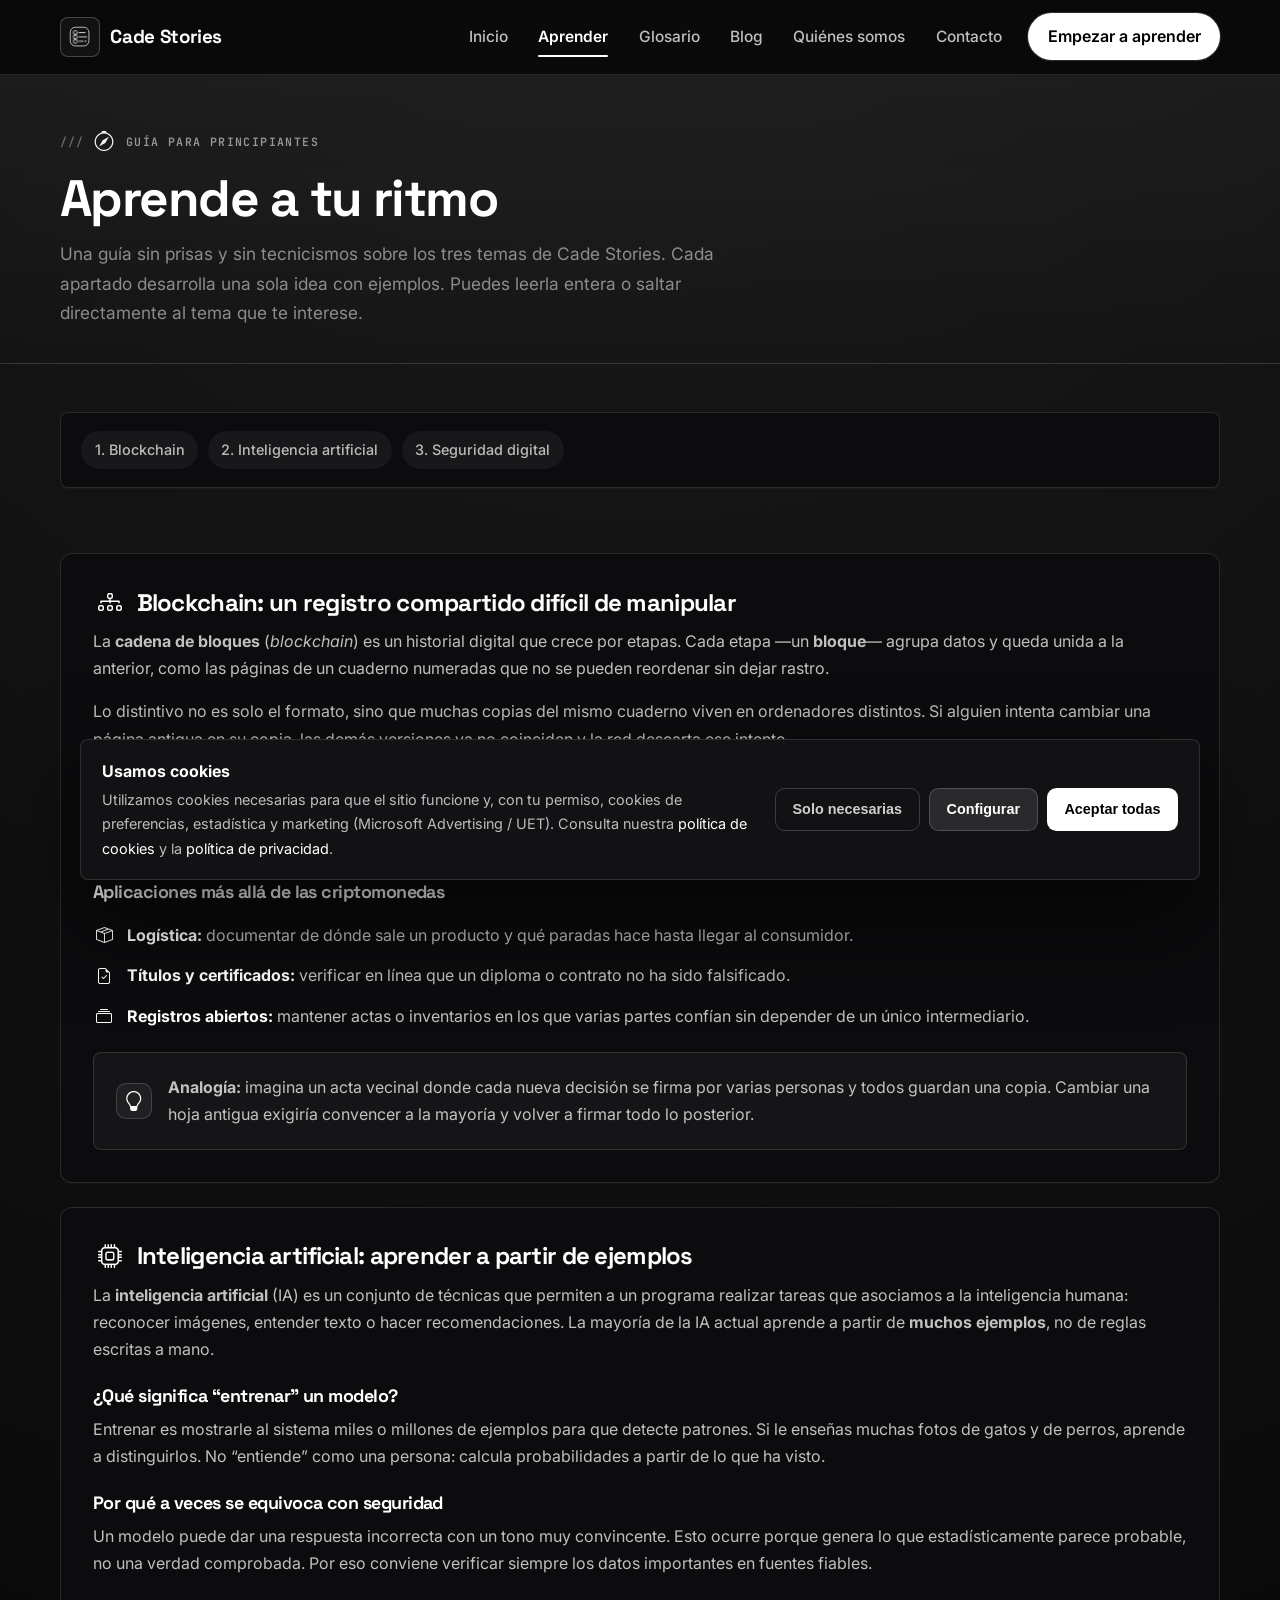
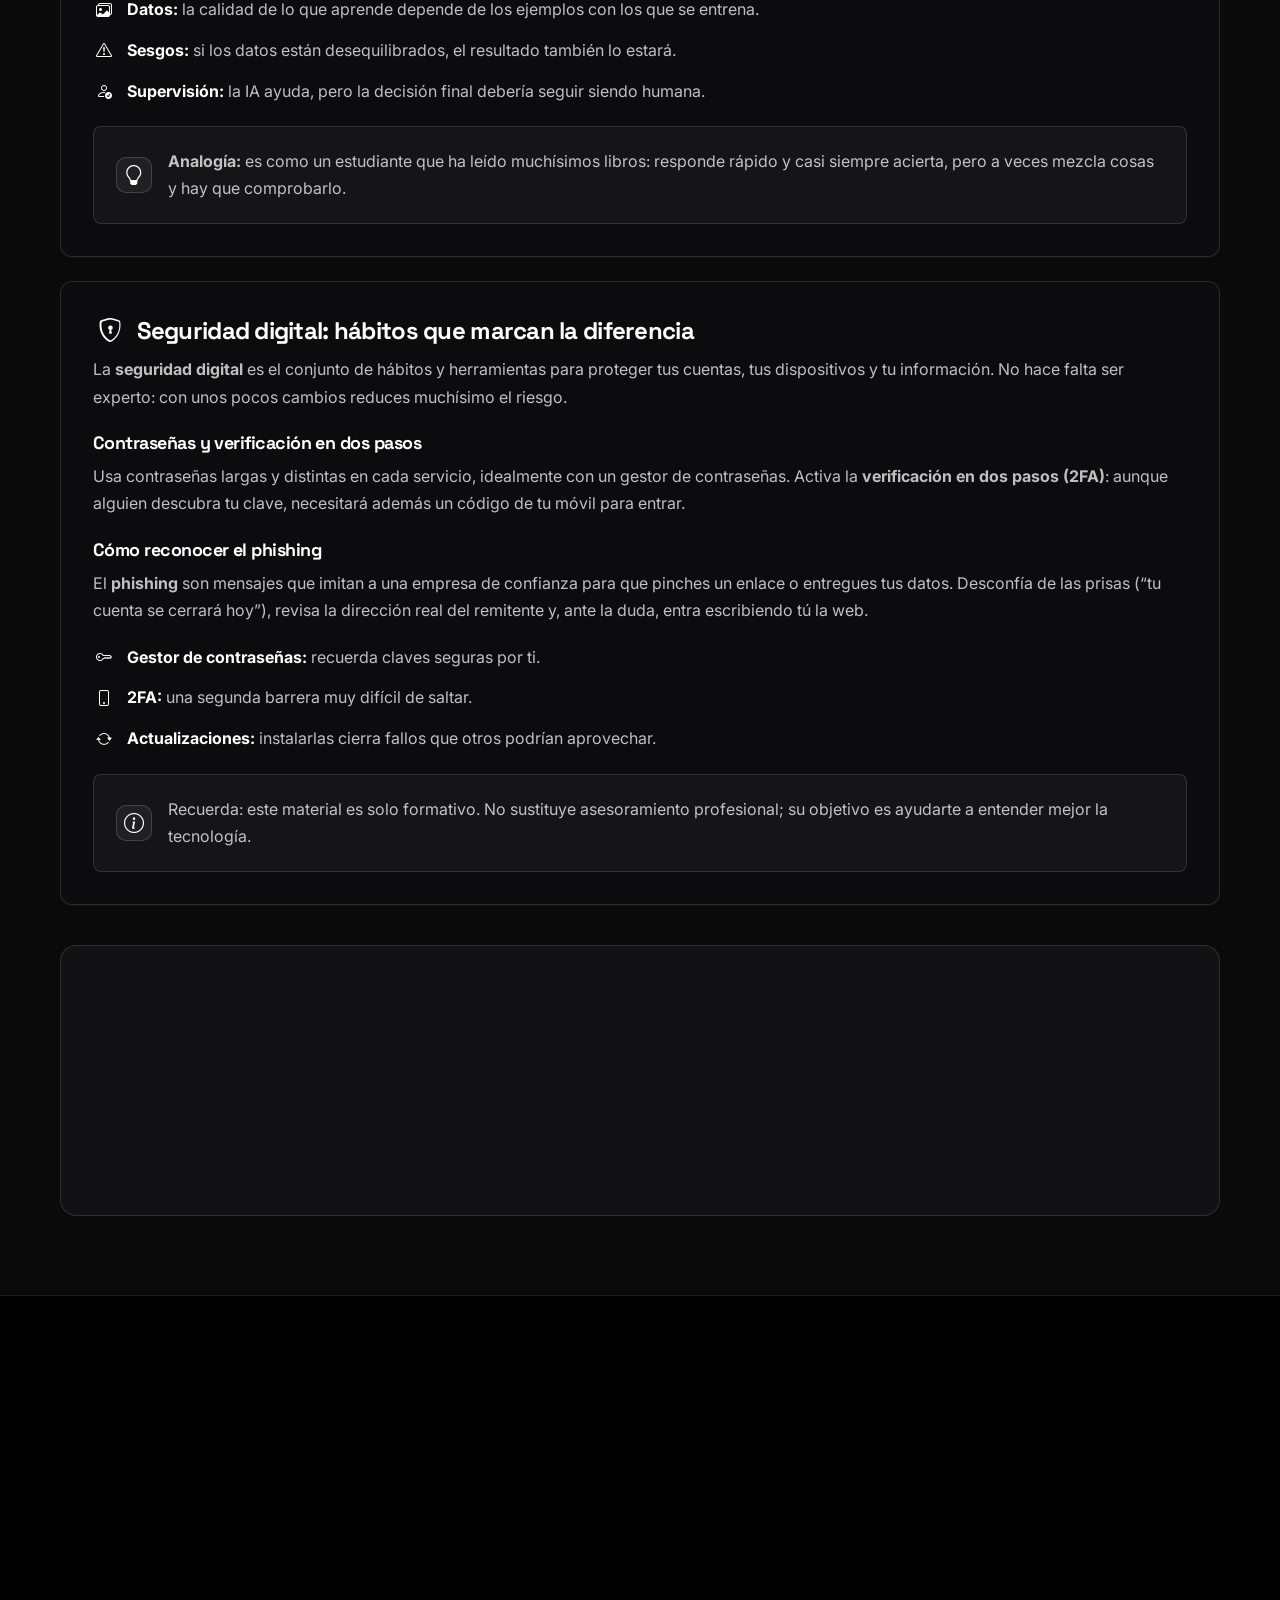
==== commit 35d110df: "feat(brand): redesign logo as chain blocks + story lines Replace pill-and-bars mark with square chai" ====
--- a/aprender.html
+++ b/aprender.html
@@ -23,12 +23,12 @@
 <meta property="og:description" content="Guía sencilla para entender desde cero la tecnología blockchain, la inteligencia artificial y la seguridad digital. Conceptos explicados con ejemplos cotidianos, para principiantes.">
 <meta property="og:url" content="https://artemegorov007.github.io/cade-stories/aprender.html">
 <meta property="og:locale" content="es_ES">
-<meta property="og:image" content="https://artemegorov007.github.io/cade-stories/assets/img/og.svg?v=1782573194">
+<meta property="og:image" content="https://artemegorov007.github.io/cade-stories/assets/img/og.svg?v=1782598385">
 <meta property="og:image:alt" content="Cade Stories — Blockchain, inteligencia artificial y seguridad digital, explicados con claridad">
 <meta name="twitter:card" content="summary_large_image">
 <meta name="twitter:title" content="Aprender blockchain, IA y seguridad digital — Cade Stories">
 <meta name="twitter:description" content="Guía sencilla para entender desde cero la tecnología blockchain, la inteligencia artificial y la seguridad digital. Conceptos explicados con ejemplos cotidianos, para principiantes.">
-<meta name="twitter:image" content="https://artemegorov007.github.io/cade-stories/assets/img/og.svg?v=1782573194">
+<meta name="twitter:image" content="https://artemegorov007.github.io/cade-stories/assets/img/og.svg?v=1782598385">
 <script type="application/ld+json">{"@context":"https://schema.org","@graph":[{"@type":"Organization","@id":"https://artemegorov007.github.io/cade-stories/#organization","name":"Cade Stories","url":"https://artemegorov007.github.io/cade-stories","email":"hola@cadestories.com","telephone":"+34 932 45 18 70","address":{"@type":"PostalAddress","streetAddress":"Carrer de Pau Claris 138, 4ª planta","postalCode":"08009","addressLocality":"Barcelona","addressCountry":"ES"}},{"@type":"WebSite","@id":"https://artemegorov007.github.io/cade-stories/#website","url":"https://artemegorov007.github.io/cade-stories","name":"Cade Stories","description":"Blockchain, inteligencia artificial y seguridad digital, explicados con claridad","publisher":{"@id":"https://artemegorov007.github.io/cade-stories/#organization"},"inLanguage":"es-ES"}]}</script>
 
 <link rel="icon" href="data:image/svg+xml,%3Csvg xmlns='http://www.w3.org/2000/svg' viewBox='0 0 64 64'%3E%3Crect width='64' height='64' rx='14' fill='%23000000'/%3E%3Crect x='1' y='1' width='62' height='62' rx='13' fill='none' stroke='%23ffffff' stroke-opacity='.25' stroke-width='2'/%3E%3Cpath d='M20 22 h24 a4 4 0 0 1 4 4 v12 a4 4 0 0 1 -4 4 h-12 l-8 8 v-8 a4 4 0 0 1 -4 -4 v-12 a4 4 0 0 1 4 -4 z' fill='%23ffffff'/%3E%3Ccircle cx='32' cy='32' r='4.5' fill='%23000000'/%3E%3C/svg%3E">
@@ -37,17 +37,17 @@
 <link rel="preconnect" href="https://fonts.gstatic.com" crossorigin>
 <link href="https://fonts.googleapis.com/css2?family=Inter:wght@400;500;600;700&family=Space+Grotesk:wght@500;600;700&family=Sora:wght@500;600;700&family=JetBrains+Mono:wght@500;600&display=swap" rel="stylesheet">
 <link rel="stylesheet" href="https://cdn.jsdelivr.net/npm/bootstrap-icons@1.11.3/font/bootstrap-icons.css">
-<link rel="stylesheet" href="assets/css/tokens.css?v=1782466254">
-<link rel="stylesheet" href="assets/css/style.css?v=1782597424">
-<link rel="stylesheet" href="assets/css/theme-lz.css?v=1782597419">
-<link rel="stylesheet" href="assets/css/animations.css?v=1782597419">
+<link rel="stylesheet" href="assets/css/tokens.css?v=1782597703">
+<link rel="stylesheet" href="assets/css/style.css?v=1782597908">
+<link rel="stylesheet" href="assets/css/theme-lz.css?v=1782597908">
+<link rel="stylesheet" href="assets/css/animations.css?v=1782598385">
 </head>
 <body>
 <a class="skip-link" href="#main">Saltar al contenido</a>
 <header class="topbar">
   <div class="container topbar__inner">
     <a class="brand" href="index.html" aria-label="Cade Stories — inicio">
-      <span class="brand__mark" aria-hidden="true"><svg class="brand-logo" viewBox="0 0 32 40" xmlns="http://www.w3.org/2000/svg" role="img" aria-label="Cade Stories"><rect class="brand-logo__frame" x="7" y="3" width="18" height="34" rx="9" fill="none" stroke="currentColor" stroke-width="1.35" opacity="0.9"/><line class="brand-logo__bar brand-logo__bar--1" x1="11" y1="13" x2="21" y2="13" stroke="currentColor" stroke-width="1.45" stroke-linecap="round"/><line class="brand-logo__bar brand-logo__bar--2" x1="11" y1="20" x2="24" y2="20" stroke="currentColor" stroke-width="1.45" stroke-linecap="round"/><line class="brand-logo__bar brand-logo__bar--3" x1="11" y1="27" x2="17" y2="27" stroke="currentColor" stroke-width="1.45" stroke-linecap="round"/></svg></span>      <span class="brand__name">Cade <b>Stories</b></span>
+      <span class="brand__mark" aria-hidden="true"><svg class="brand-logo" viewBox="0 0 36 36" xmlns="http://www.w3.org/2000/svg" role="img" aria-label="Cade Stories"><rect class="brand-logo__frame" x="3.5" y="3.5" width="29" height="29" rx="8" fill="none" stroke="currentColor" stroke-width="1.2" opacity="0.92"/><rect class="brand-logo__block brand-logo__block--1" x="8.5" y="9" width="5.5" height="5.5" rx="1.35" fill="none" stroke="currentColor" stroke-width="1.15"/><rect class="brand-logo__block brand-logo__block--2" x="8.5" y="15.75" width="5.5" height="5.5" rx="1.35" fill="none" stroke="currentColor" stroke-width="1.15"/><rect class="brand-logo__block brand-logo__block--3" x="8.5" y="22.5" width="5.5" height="5.5" rx="1.35" fill="none" stroke="currentColor" stroke-width="1.15"/><line class="brand-logo__link brand-logo__link--1" x1="11.25" y1="14.5" x2="11.25" y2="15.75" stroke="currentColor" stroke-width="1.15" stroke-linecap="round"/><line class="brand-logo__link brand-logo__link--2" x1="11.25" y1="21.25" x2="11.25" y2="22.5" stroke="currentColor" stroke-width="1.15" stroke-linecap="round"/><line class="brand-logo__line brand-logo__line--1" x1="17" y1="11.75" x2="26.5" y2="11.75" stroke="currentColor" stroke-width="1.25" stroke-linecap="round"/><line class="brand-logo__line brand-logo__line--2" x1="17" y1="18.5" x2="29" y2="18.5" stroke="currentColor" stroke-width="1.25" stroke-linecap="round"/><line class="brand-logo__line brand-logo__line--3" x1="17" y1="25.25" x2="23.5" y2="25.25" stroke="currentColor" stroke-width="1.25" stroke-linecap="round"/><circle class="brand-logo__dot" cx="27.25" cy="25.25" r="1.15" fill="currentColor"/></svg></span>      <span class="brand__name">Cade <b>Stories</b></span>
     </a>
 
     <button class="burger" id="burger" type="button" aria-label="Abrir menú" aria-expanded="false" aria-controls="nav">
@@ -191,7 +191,7 @@
     <div class="footer__top">
       <div class="footer__brand">
         <a class="brand" href="index.html" aria-label="Cade Stories — inicio">
-          <span class="brand__mark" aria-hidden="true"><svg class="brand-logo" viewBox="0 0 32 40" xmlns="http://www.w3.org/2000/svg" role="img" aria-label="Cade Stories"><rect class="brand-logo__frame" x="7" y="3" width="18" height="34" rx="9" fill="none" stroke="currentColor" stroke-width="1.35" opacity="0.9"/><line class="brand-logo__bar brand-logo__bar--1" x1="11" y1="13" x2="21" y2="13" stroke="currentColor" stroke-width="1.45" stroke-linecap="round"/><line class="brand-logo__bar brand-logo__bar--2" x1="11" y1="20" x2="24" y2="20" stroke="currentColor" stroke-width="1.45" stroke-linecap="round"/><line class="brand-logo__bar brand-logo__bar--3" x1="11" y1="27" x2="17" y2="27" stroke="currentColor" stroke-width="1.45" stroke-linecap="round"/></svg></span>          <span class="brand__name">Cade <b>Stories</b></span>
+          <span class="brand__mark" aria-hidden="true"><svg class="brand-logo" viewBox="0 0 36 36" xmlns="http://www.w3.org/2000/svg" role="img" aria-label="Cade Stories"><rect class="brand-logo__frame" x="3.5" y="3.5" width="29" height="29" rx="8" fill="none" stroke="currentColor" stroke-width="1.2" opacity="0.92"/><rect class="brand-logo__block brand-logo__block--1" x="8.5" y="9" width="5.5" height="5.5" rx="1.35" fill="none" stroke="currentColor" stroke-width="1.15"/><rect class="brand-logo__block brand-logo__block--2" x="8.5" y="15.75" width="5.5" height="5.5" rx="1.35" fill="none" stroke="currentColor" stroke-width="1.15"/><rect class="brand-logo__block brand-logo__block--3" x="8.5" y="22.5" width="5.5" height="5.5" rx="1.35" fill="none" stroke="currentColor" stroke-width="1.15"/><line class="brand-logo__link brand-logo__link--1" x1="11.25" y1="14.5" x2="11.25" y2="15.75" stroke="currentColor" stroke-width="1.15" stroke-linecap="round"/><line class="brand-logo__link brand-logo__link--2" x1="11.25" y1="21.25" x2="11.25" y2="22.5" stroke="currentColor" stroke-width="1.15" stroke-linecap="round"/><line class="brand-logo__line brand-logo__line--1" x1="17" y1="11.75" x2="26.5" y2="11.75" stroke="currentColor" stroke-width="1.25" stroke-linecap="round"/><line class="brand-logo__line brand-logo__line--2" x1="17" y1="18.5" x2="29" y2="18.5" stroke="currentColor" stroke-width="1.25" stroke-linecap="round"/><line class="brand-logo__line brand-logo__line--3" x1="17" y1="25.25" x2="23.5" y2="25.25" stroke="currentColor" stroke-width="1.25" stroke-linecap="round"/><circle class="brand-logo__dot" cx="27.25" cy="25.25" r="1.15" fill="currentColor"/></svg></span>          <span class="brand__name">Cade <b>Stories</b></span>
         </a>
         <p class="footer__about">
           Un proyecto educativo independiente que cuenta, en lenguaje claro, cómo funcionan
@@ -285,6 +285,6 @@
       </div>
     </div>
   </div>
-<script src="assets/js/main.js?v=1782589801"></script>
+<script src="assets/js/main.js?v=1782597932"></script>
 </body>
 </html>
--- a/assets/css/tokens.css
+++ b/assets/css/tokens.css
@@ -1,4 +1,6 @@
 :root {
+  --safe-top: env(safe-area-inset-top, 0px);
+  --topbar-h: calc(4.6rem + var(--safe-top));
 
   --brand: #047857;
   --brand-strong: #065f46;
--- a/assets/css/style.css
+++ b/assets/css/style.css
@@ -6,6 +6,7 @@
 
 html {
   overflow-x: clip;
+  scroll-padding-top: var(--topbar-h);
 }
 
 .skip-link {
@@ -34,7 +35,7 @@
 }
 
 a, button, input, textarea, select, summary, [tabindex]:not([tabindex="-1"]) {
-  scroll-margin-top: 5.5rem;
+  scroll-margin-top: var(--topbar-h);
 }
 
 html {
@@ -313,7 +314,10 @@
 .burger.is-open span:nth-child(3) { transform: translateY(-7px) rotate(-45deg); }
 
 @media (max-width: 920px) {
-  body.nav-open .topbar {
+  body {
+    padding-top: var(--topbar-h);
+  }
+  .topbar {
     position: fixed;
     top: 0;
     left: 0;
@@ -321,8 +325,11 @@
     width: 100%;
     z-index: 100;
     padding-top: var(--safe-top);
+    overflow: visible;
   }
-  .topbar { overflow: visible; }
+  body.nav-open .topbar {
+    position: fixed;
+  }
   .topbar::before {
   content: "";
   position: absolute;
@@ -340,7 +347,7 @@
     position: fixed;
     left: 0;
     right: 0;
-    top: var(--topbar-h, 4.6rem);
+    top: var(--topbar-h);
     bottom: 0;
     z-index: 91;
     flex-direction: column;
@@ -911,6 +918,12 @@
   color: var(--accent-soft);
 }
 .contact-info__value { color: #fff; word-break: break-word; }
+.contact-info__value a {
+  display: inline-flex;
+  align-items: center;
+  min-height: 2.75rem;
+  padding-block: 0.35rem;
+}
 
 .form {
   padding: 1.8rem;
--- a/assets/css/theme-lz.css
+++ b/assets/css/theme-lz.css
@@ -148,6 +148,14 @@
 .nav__link:hover { color: #fff; background: rgba(255, 255, 255, 0.06); }
 .nav__link.is-active { color: #fff; }
 .nav__link.is-active::after { background: #fff; }
+
+@media (max-width: 920px) {
+  .topbar {
+    background: #0a0a0a;
+    -webkit-backdrop-filter: none;
+    backdrop-filter: none;
+  }
+}
 
 /* ---------- Hero ---------- */
 .hero__title em {
--- a/assets/css/animations.css
+++ b/assets/css/animations.css
@@ -419,6 +419,11 @@
   height: 100%;
   touch-action: none;
 }
+body.nav-open .cookie,
+body.nav-open #cookie-banner {
+  visibility: hidden;
+  pointer-events: none;
+}
 body.nav-open::before {
   content: "";
   position: fixed;
@@ -969,28 +974,59 @@
   height: 1.35rem;
 }
 
-/* Brand logo v4 — LZ bars */
+/* Brand logo v5 — chain blocks + story lines */
+@keyframes brand-draw {
+  to { stroke-dashoffset: 0; }
+}
+@keyframes brand-logo-in {
+  to { stroke-dashoffset: 0; opacity: 1; }
+}
+@keyframes brand-logo-pop {
+  from { opacity: 0; transform: scale(0.82); }
+  to { opacity: 1; transform: scale(1); }
+}
 .brand-logo__frame {
-  stroke-dasharray: 108;
-  stroke-dashoffset: 108;
-  animation: brand-draw 2s cubic-bezier(0.22, 1, 0.36, 1) forwards;
-}
-.brand-logo__bar {
-  stroke-dasharray: 20;
-  stroke-dashoffset: 20;
+  stroke-dasharray: 112;
+  stroke-dashoffset: 112;
+  animation: brand-draw 1.8s cubic-bezier(0.22, 1, 0.36, 1) forwards;
+}
+.brand-logo__block {
   opacity: 0;
-  animation: brand-bar-in 0.55s ease forwards;
-}
-.brand-logo__bar--1 { animation-delay: 0.55s; }
-.brand-logo__bar--2 { animation-delay: 0.72s; }
-.brand-logo__bar--3 { animation-delay: 0.88s; }
-@keyframes brand-bar-in {
-  to { stroke-dashoffset: 0; opacity: 1; }
-}
-.brand:hover .brand-logo__bar--2 { transform-origin: 11px 20px; animation: brand-bar-pulse 1.8s ease-in-out infinite; }
-@keyframes brand-bar-pulse {
+  transform-box: fill-box;
+  transform-origin: center;
+  animation: brand-logo-pop 0.45s cubic-bezier(0.22, 1, 0.36, 1) forwards;
+}
+.brand-logo__block--1 { animation-delay: 0.35s; }
+.brand-logo__block--2 { animation-delay: 0.48s; }
+.brand-logo__block--3 { animation-delay: 0.61s; }
+.brand-logo__link {
+  stroke-dasharray: 6;
+  stroke-dashoffset: 6;
+  opacity: 0;
+  animation: brand-logo-in 0.35s ease forwards;
+}
+.brand-logo__link--1 { animation-delay: 0.52s; }
+.brand-logo__link--2 { animation-delay: 0.65s; }
+.brand-logo__line {
+  stroke-dasharray: 18;
+  stroke-dashoffset: 18;
+  opacity: 0;
+  animation: brand-logo-in 0.5s ease forwards;
+}
+.brand-logo__line--1 { animation-delay: 0.58s; }
+.brand-logo__line--2 { animation-delay: 0.72s; }
+.brand-logo__line--3 { animation-delay: 0.86s; }
+.brand-logo__dot {
+  opacity: 0;
+  animation: brand-logo-pop 0.35s ease forwards;
+  animation-delay: 0.95s;
+}
+.brand:hover .brand-logo__line--2 {
+  animation: brand-line-pulse 1.6s ease-in-out infinite;
+}
+@keyframes brand-line-pulse {
   0%, 100% { opacity: 1; }
-  50% { opacity: 0.55; }
+  50% { opacity: 0.5; }
 }
 
 /* Split visual bi fallback */
@@ -1272,9 +1308,9 @@
   color: #fff;
 }
 .brand-logo {
-  width: 1.55rem;
+  width: 1.45rem;
   height: auto;
-  aspect-ratio: 32 / 40;
+  aspect-ratio: 1;
 }
 :is(.pillar__more, .post-card__more):hover :is(.licon__bi, .licon > .bi) {
   color: #000 !important;
@@ -1398,9 +1434,12 @@
   max-width: 100%;
 }
 html.motion-static .brand-logo__frame,
+html.motion-static .brand-logo__block,
+html.motion-static .brand-logo__link,
 html.motion-static .brand-logo__line,
 html.motion-static .brand-logo__dot {
   animation: none !important;
   stroke-dashoffset: 0;
   opacity: 1;
-}
+  transform: none;
+}
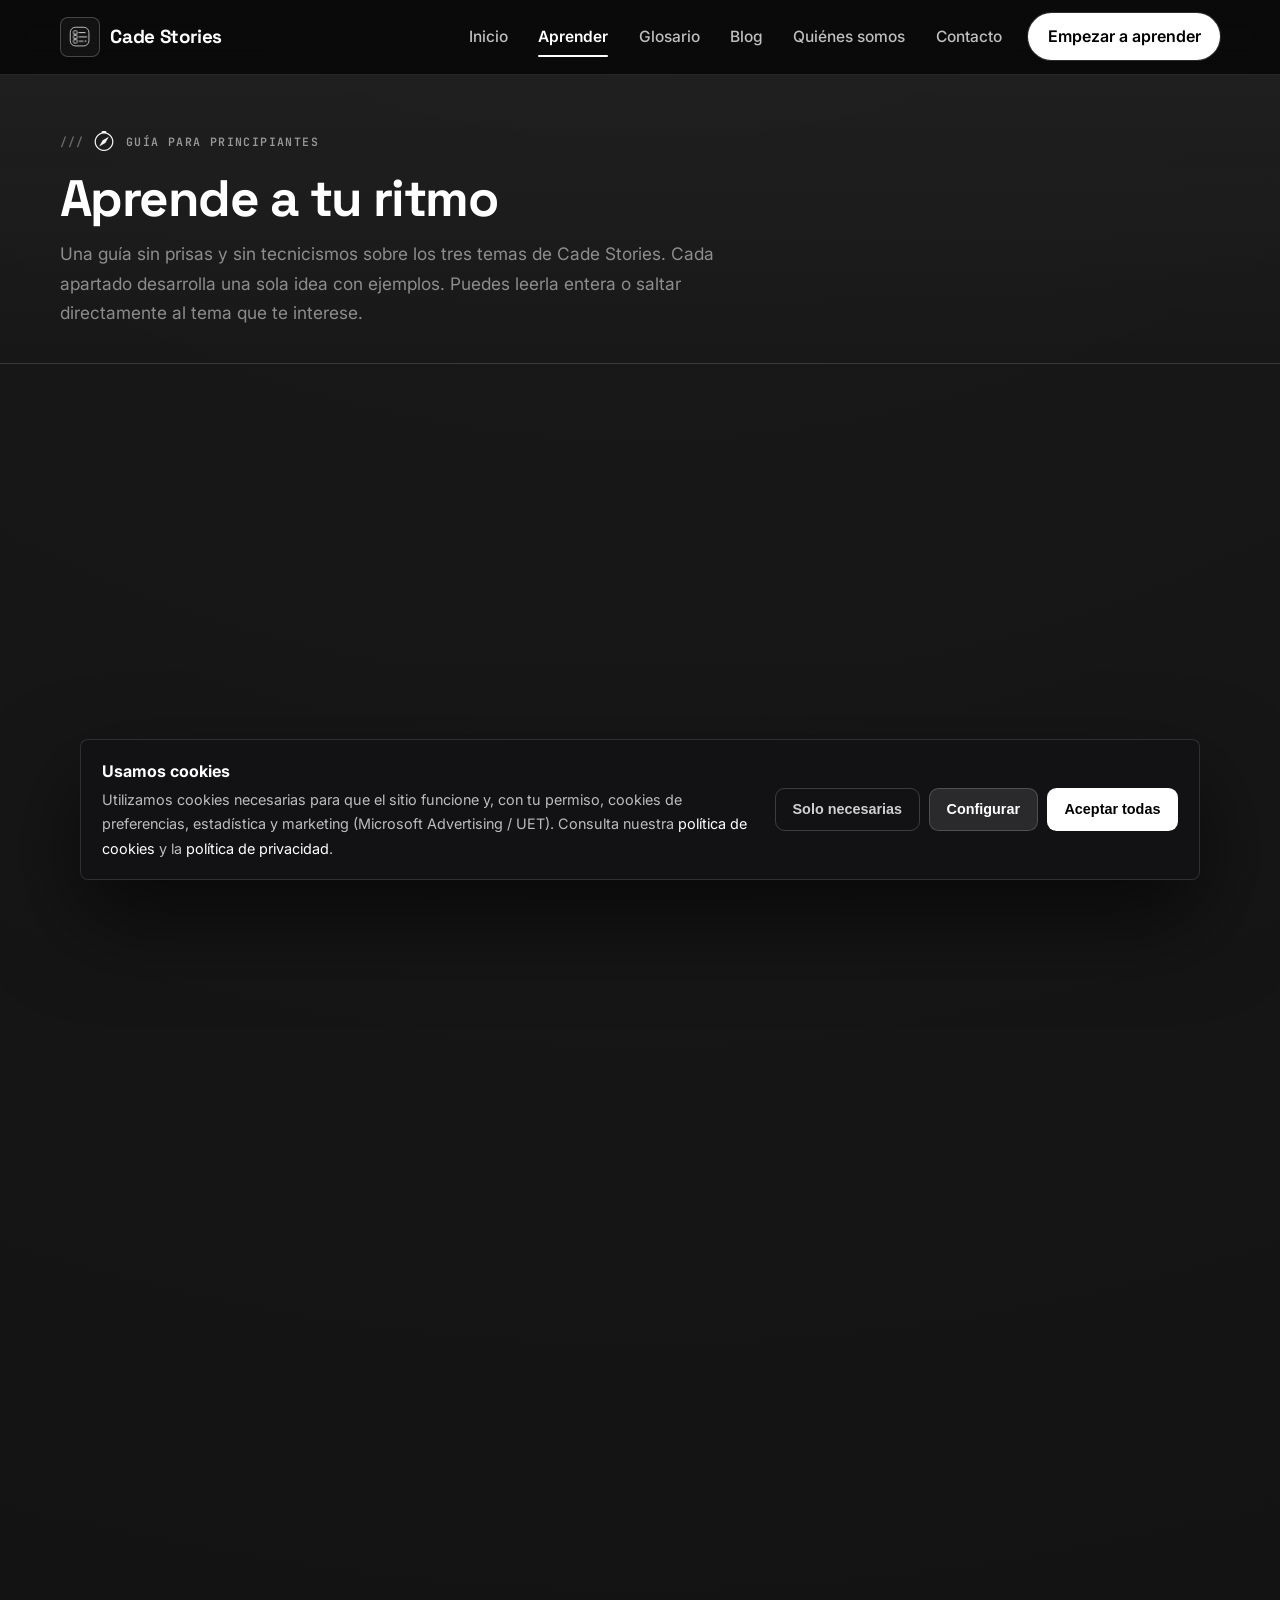
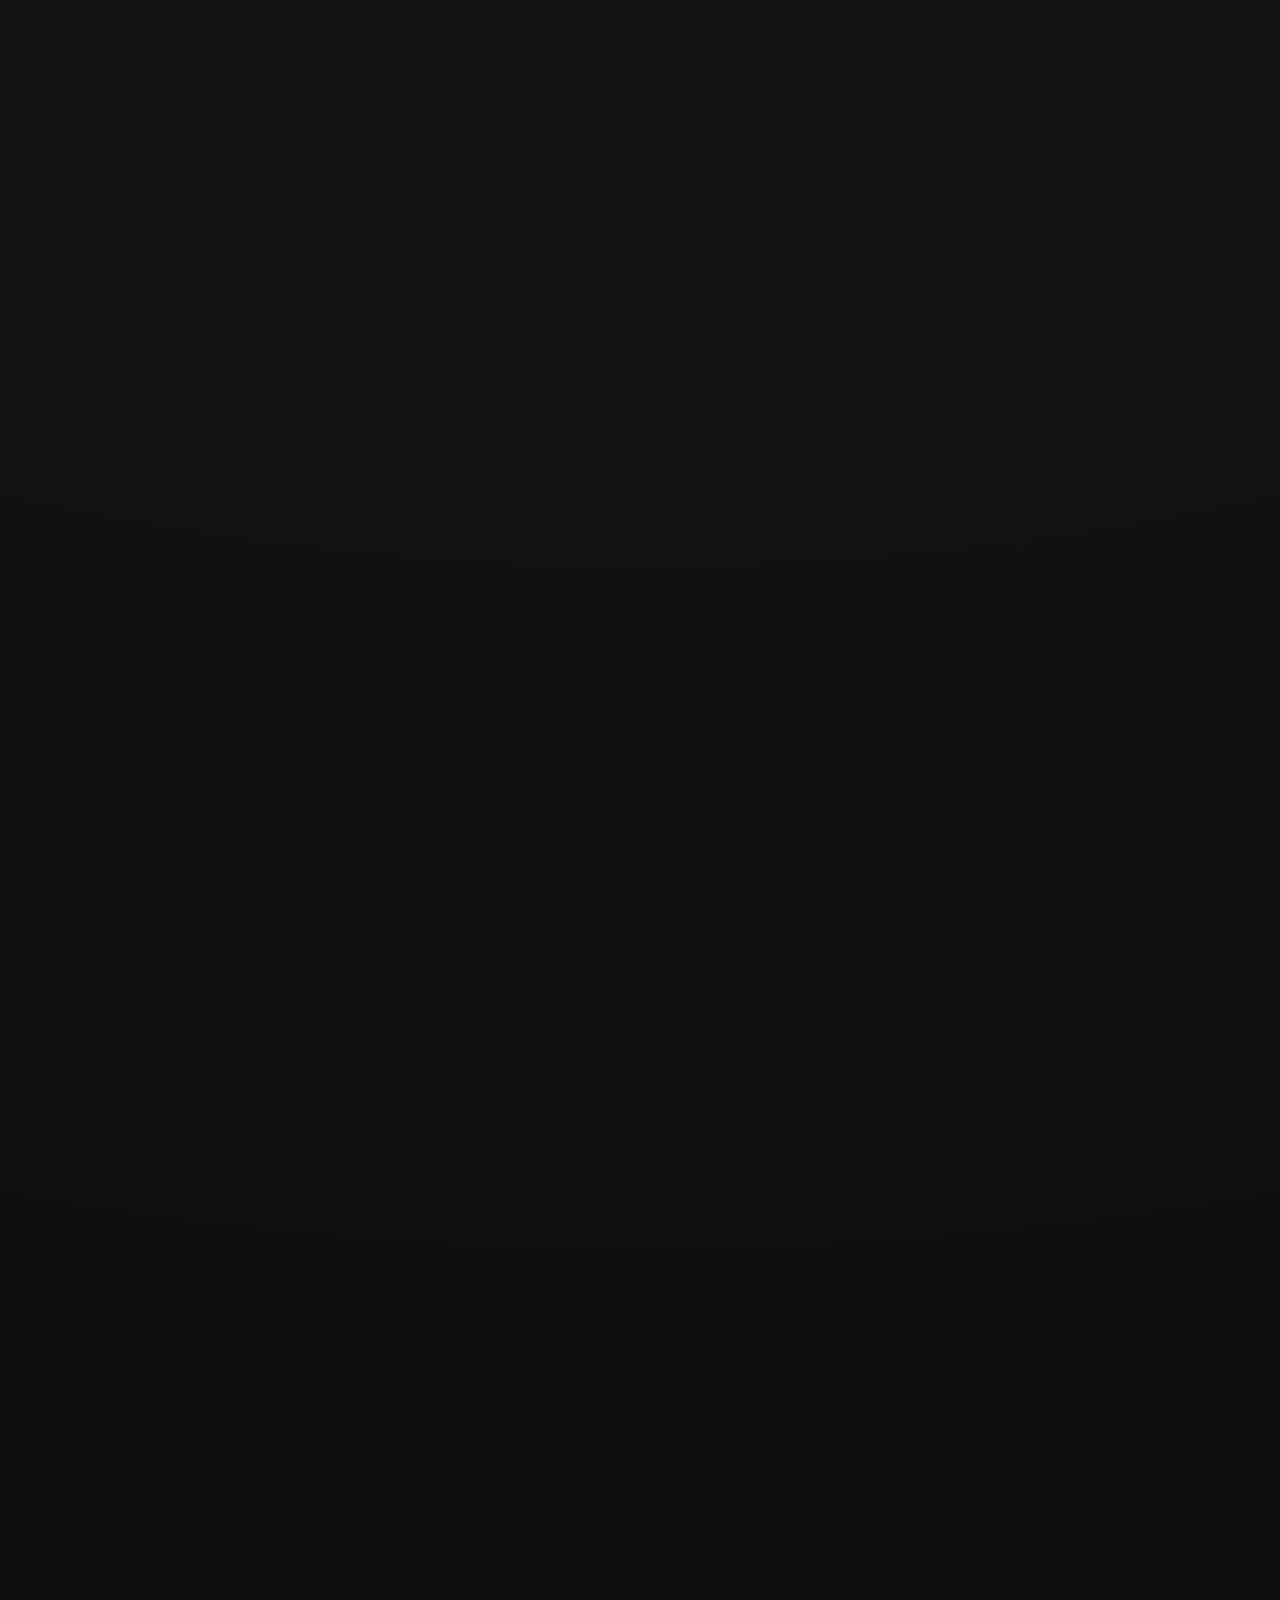
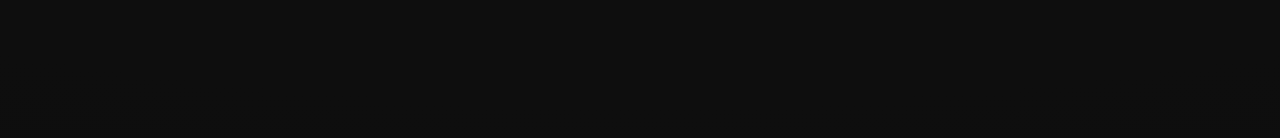
==== commit 762a2ed3: "fix(viewport): pull TG topbar into chrome gap via probe + offset Measure fixed probe/topbar rect whe" ====
--- a/aprender.html
+++ b/aprender.html
@@ -4,6 +4,7 @@
 <meta charset="utf-8">
 <meta name="viewport" content="width=device-width, initial-scale=1.0, viewport-fit=cover">
 <script>document.documentElement.className += ' js';</script>
+<script src="assets/js/viewport-host.js?v=1782599391"></script>
 <script>
 window.uetq = window.uetq || [];
 window.uetq.push('consent', 'default', { ad_storage: 'denied' });
@@ -37,8 +38,8 @@
 <link rel="preconnect" href="https://fonts.gstatic.com" crossorigin>
 <link href="https://fonts.googleapis.com/css2?family=Inter:wght@400;500;600;700&family=Space+Grotesk:wght@500;600;700&family=Sora:wght@500;600;700&family=JetBrains+Mono:wght@500;600&display=swap" rel="stylesheet">
 <link rel="stylesheet" href="https://cdn.jsdelivr.net/npm/bootstrap-icons@1.11.3/font/bootstrap-icons.css">
-<link rel="stylesheet" href="assets/css/tokens.css?v=1782597703">
-<link rel="stylesheet" href="assets/css/style.css?v=1782597908">
+<link rel="stylesheet" href="assets/css/tokens.css?v=1782599397">
+<link rel="stylesheet" href="assets/css/style.css?v=1782599421">
 <link rel="stylesheet" href="assets/css/theme-lz.css?v=1782597908">
 <link rel="stylesheet" href="assets/css/animations.css?v=1782598385">
 </head>
--- a/assets/css/tokens.css
+++ b/assets/css/tokens.css
@@ -1,6 +1,10 @@
 :root {
-  --safe-top: env(safe-area-inset-top, 0px);
-  --topbar-h: calc(4.6rem + var(--safe-top));
+  --host-inset-top: 0px;
+  --host-inset-bottom: 0px;
+  --tg-chrome-top: 0px;
+  --safe-top: max(env(safe-area-inset-top, 0px), var(--host-inset-top, 0px));
+  --safe-bottom: max(env(safe-area-inset-bottom, 0px), var(--host-inset-bottom, 0px));
+  --topbar-h: calc(4.6rem + var(--safe-top) + var(--tg-chrome-top, 0px));
 
   --brand: #047857;
   --brand-strong: #065f46;
--- a/assets/css/style.css
+++ b/assets/css/style.css
@@ -313,6 +313,18 @@
 .burger.is-open span:nth-child(2) { opacity: 0; }
 .burger.is-open span:nth-child(3) { transform: translateY(-7px) rotate(-45deg); }
 
+html.is-telegram-webview::before {
+  content: "";
+  position: fixed;
+  top: 0;
+  left: 0;
+  right: 0;
+  height: var(--tg-chrome-top, 0px);
+  background: #0a0a0a;
+  z-index: 99;
+  pointer-events: none;
+}
+
 @media (max-width: 920px) {
   body {
     padding-top: var(--topbar-h);
@@ -326,22 +338,16 @@
     z-index: 100;
     padding-top: var(--safe-top);
     overflow: visible;
+    background-color: #0a0a0a;
   }
-  body.nav-open .topbar {
-    position: fixed;
+  html.is-telegram-webview .topbar {
+    top: calc(-1 * var(--tg-chrome-top, 0px));
+    padding-top: calc(var(--safe-top) + var(--tg-chrome-top, 0px));
   }
-  .topbar::before {
-  content: "";
-  position: absolute;
-  left: 0;
-  right: 0;
-  top: 0;
-  height: var(--safe-top);
-  background: #0a0a0a;
-  pointer-events: none;
-  z-index: -1;
-}
-.topbar__inner { position: relative; z-index: 92; }
+  html.is-telegram-webview .topbar::before {
+    height: calc(var(--safe-top) + var(--tg-chrome-top, 0px));
+  }
+  .topbar__inner { position: relative; z-index: 92; }
   .burger { display: inline-flex; z-index: 93; }
   .nav {
     position: fixed;
@@ -354,7 +360,7 @@
     align-items: stretch;
     gap: 0.25rem;
     margin: 0;
-    padding: 1rem 1.25rem max(1.4rem, env(safe-area-inset-bottom));
+    padding: 1rem 1.25rem max(1.4rem, var(--safe-bottom, env(safe-area-inset-bottom)));
     background: var(--surface);
     border-bottom: 1px solid var(--line);
     box-shadow: var(--shadow);
@@ -1251,7 +1257,7 @@
   .cookie {
     left: 1rem;
     right: 1rem;
-    bottom: max(1rem, env(safe-area-inset-bottom));
+    bottom: max(1rem, var(--safe-bottom, env(safe-area-inset-bottom)));
     flex-direction: column;
     align-items: stretch;
   }
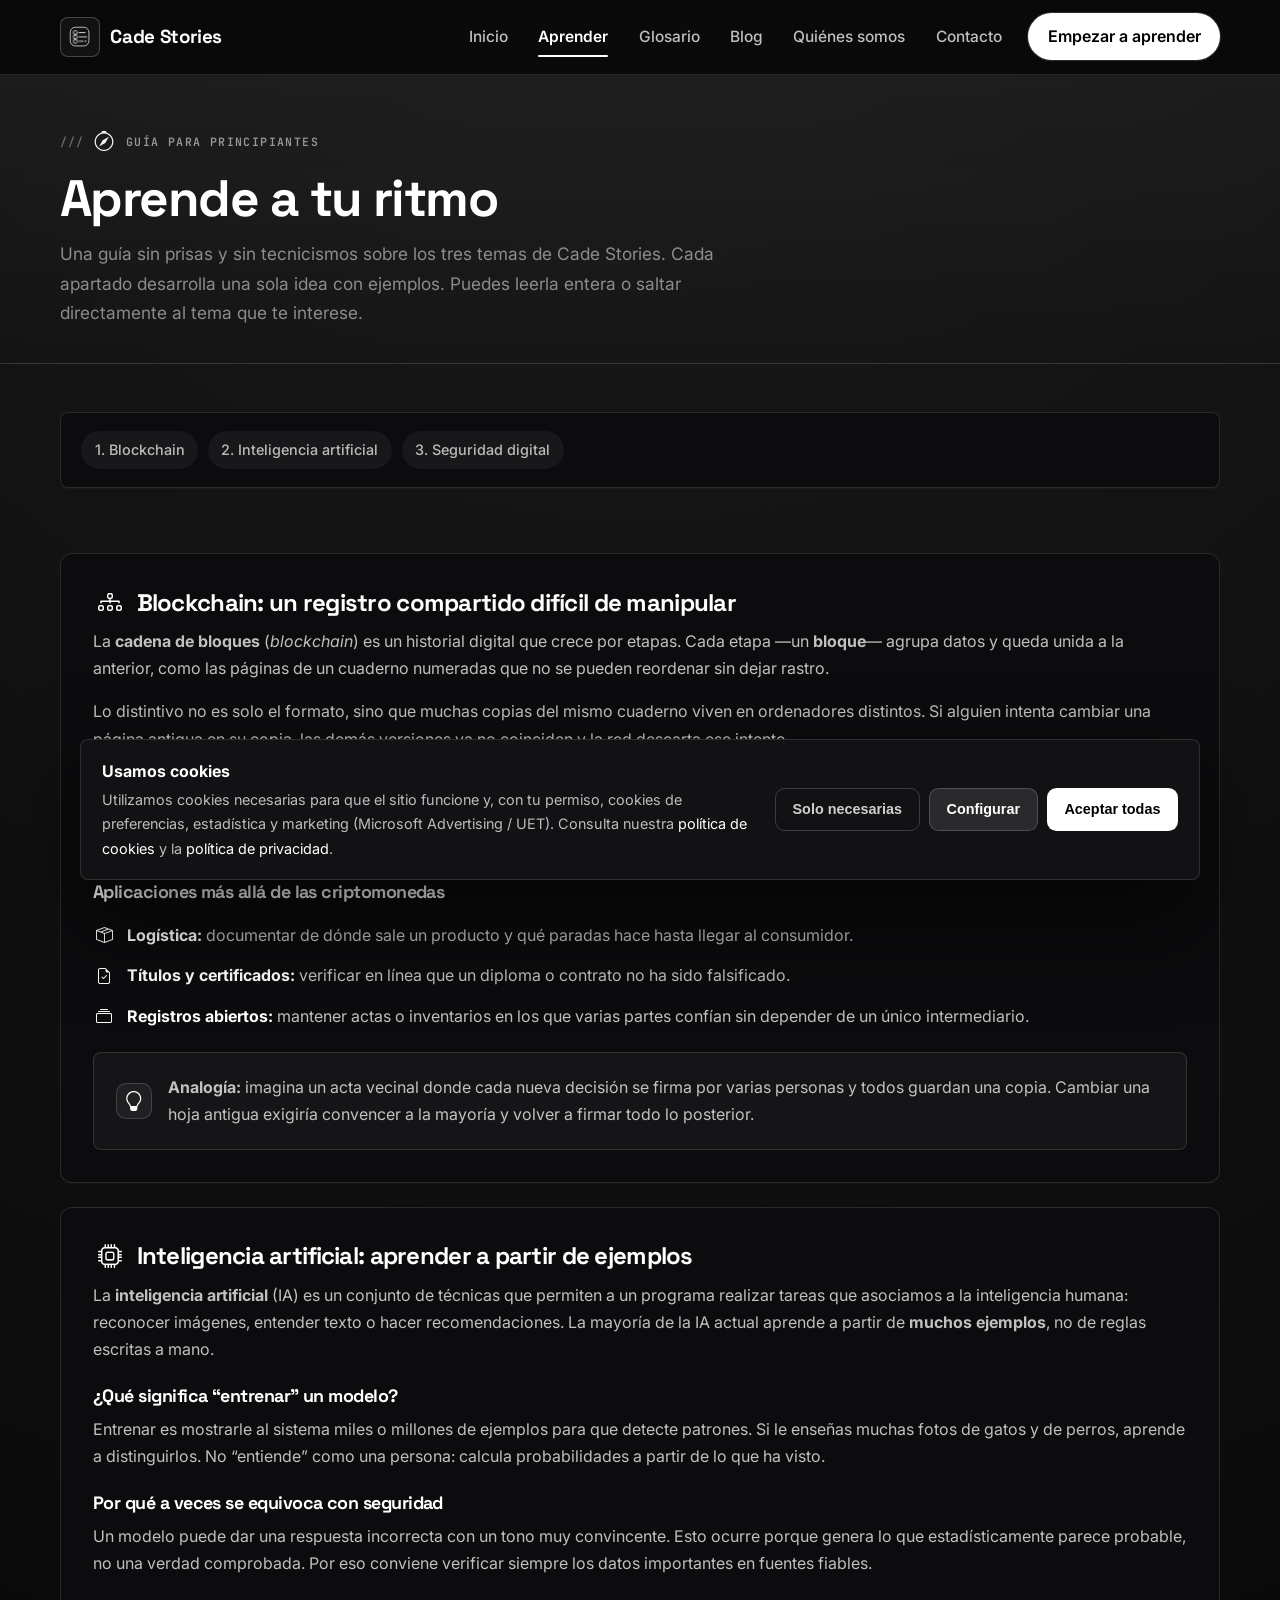
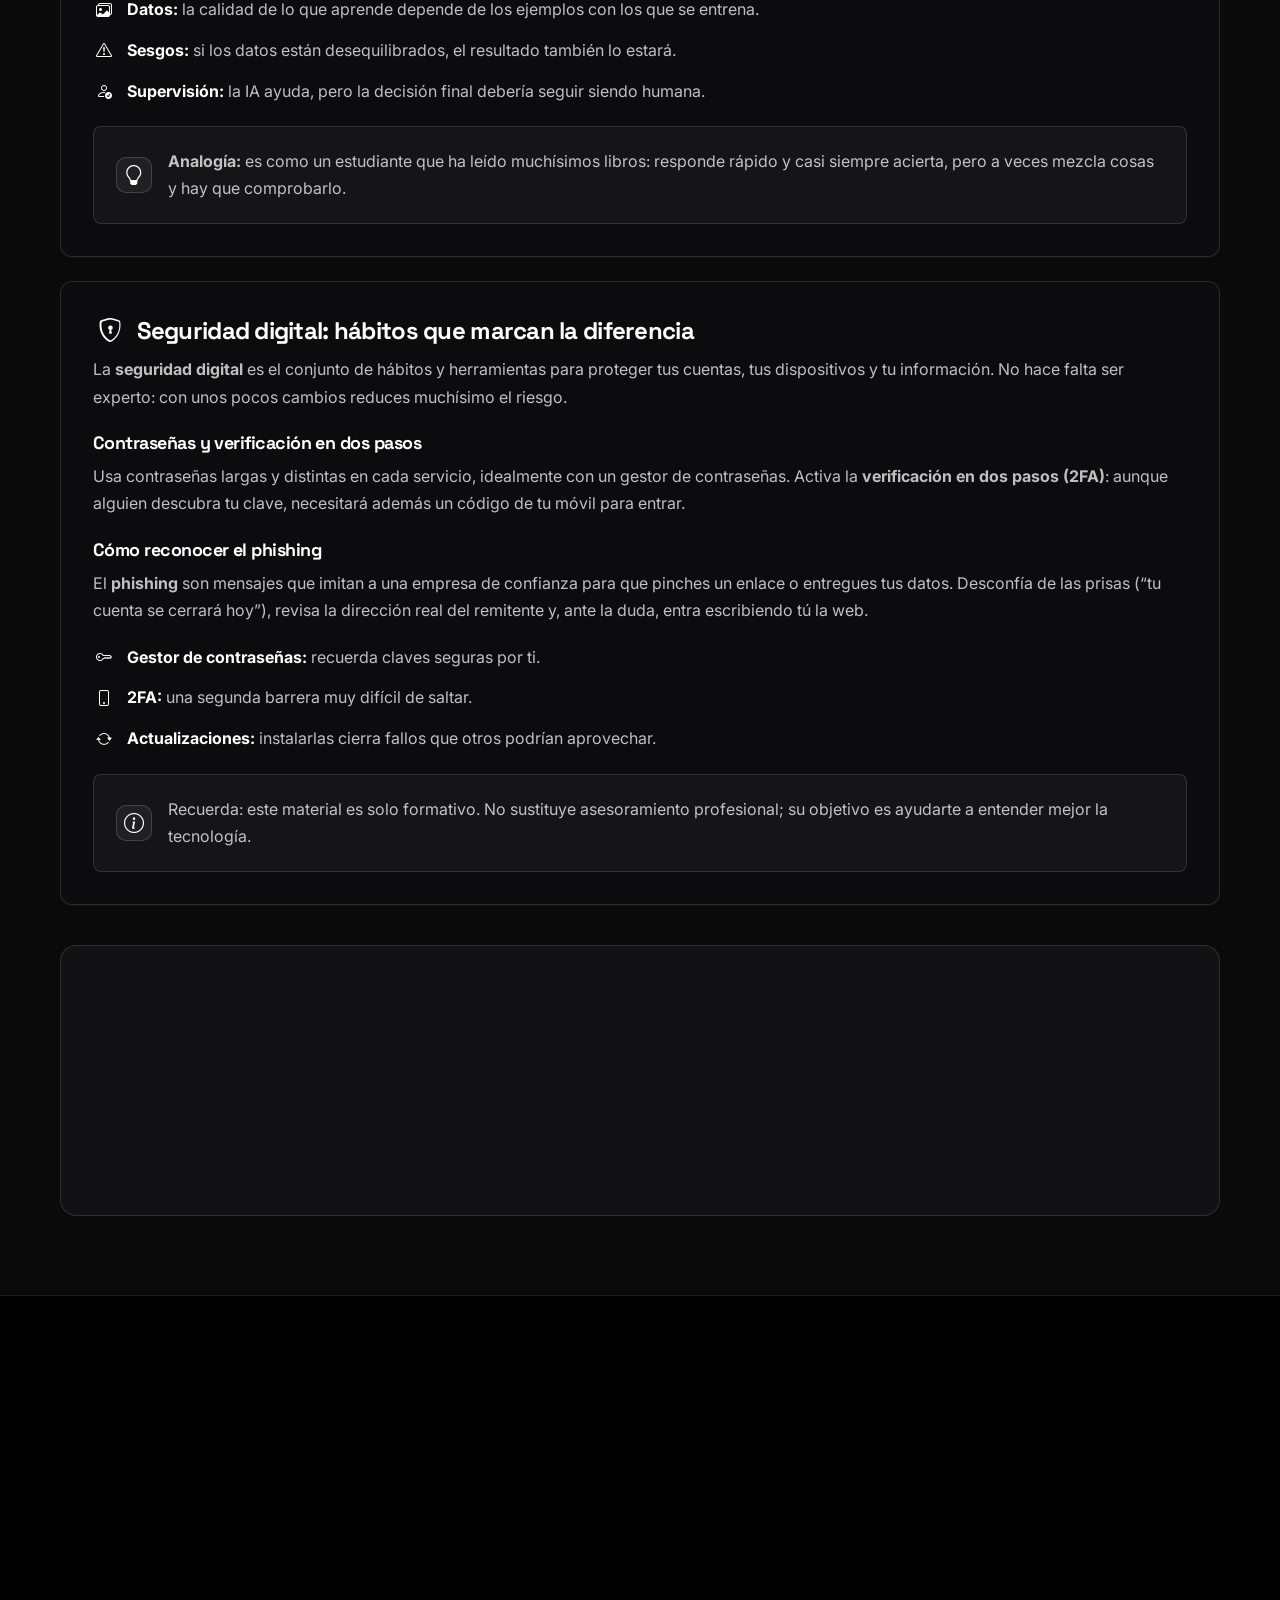
==== commit c04288fe: "revert(viewport): remove Telegram WebView hacks TG in-app browser does not expose reliable safe-area" ====
--- a/aprender.html
+++ b/aprender.html
@@ -4,7 +4,6 @@
 <meta charset="utf-8">
 <meta name="viewport" content="width=device-width, initial-scale=1.0, viewport-fit=cover">
 <script>document.documentElement.className += ' js';</script>
-<script src="assets/js/viewport-host.js?v=1782599391"></script>
 <script>
 window.uetq = window.uetq || [];
 window.uetq.push('consent', 'default', { ad_storage: 'denied' });
@@ -38,8 +37,8 @@
 <link rel="preconnect" href="https://fonts.gstatic.com" crossorigin>
 <link href="https://fonts.googleapis.com/css2?family=Inter:wght@400;500;600;700&family=Space+Grotesk:wght@500;600;700&family=Sora:wght@500;600;700&family=JetBrains+Mono:wght@500;600&display=swap" rel="stylesheet">
 <link rel="stylesheet" href="https://cdn.jsdelivr.net/npm/bootstrap-icons@1.11.3/font/bootstrap-icons.css">
-<link rel="stylesheet" href="assets/css/tokens.css?v=1782599397">
-<link rel="stylesheet" href="assets/css/style.css?v=1782599421">
+<link rel="stylesheet" href="assets/css/tokens.css?v=1782599792">
+<link rel="stylesheet" href="assets/css/style.css?v=1782599792">
 <link rel="stylesheet" href="assets/css/theme-lz.css?v=1782597908">
 <link rel="stylesheet" href="assets/css/animations.css?v=1782598385">
 </head>
--- a/assets/css/tokens.css
+++ b/assets/css/tokens.css
@@ -1,10 +1,7 @@
 :root {
-  --host-inset-top: 0px;
-  --host-inset-bottom: 0px;
-  --tg-chrome-top: 0px;
-  --safe-top: max(env(safe-area-inset-top, 0px), var(--host-inset-top, 0px));
-  --safe-bottom: max(env(safe-area-inset-bottom, 0px), var(--host-inset-bottom, 0px));
-  --topbar-h: calc(4.6rem + var(--safe-top) + var(--tg-chrome-top, 0px));
+  --safe-top: env(safe-area-inset-top, 0px);
+  --safe-bottom: env(safe-area-inset-bottom, 0px);
+  --topbar-h: calc(4.6rem + var(--safe-top));
 
   --brand: #047857;
   --brand-strong: #065f46;
--- a/assets/css/style.css
+++ b/assets/css/style.css
@@ -312,19 +312,6 @@
 .burger.is-open span:nth-child(1) { transform: translateY(7px) rotate(45deg); }
 .burger.is-open span:nth-child(2) { opacity: 0; }
 .burger.is-open span:nth-child(3) { transform: translateY(-7px) rotate(-45deg); }
-
-html.is-telegram-webview::before {
-  content: "";
-  position: fixed;
-  top: 0;
-  left: 0;
-  right: 0;
-  height: var(--tg-chrome-top, 0px);
-  background: #0a0a0a;
-  z-index: 99;
-  pointer-events: none;
-}
-
 @media (max-width: 920px) {
   body {
     padding-top: var(--topbar-h);
@@ -339,13 +326,6 @@
     padding-top: var(--safe-top);
     overflow: visible;
     background-color: #0a0a0a;
-  }
-  html.is-telegram-webview .topbar {
-    top: calc(-1 * var(--tg-chrome-top, 0px));
-    padding-top: calc(var(--safe-top) + var(--tg-chrome-top, 0px));
-  }
-  html.is-telegram-webview .topbar::before {
-    height: calc(var(--safe-top) + var(--tg-chrome-top, 0px));
   }
   .topbar__inner { position: relative; z-index: 92; }
   .burger { display: inline-flex; z-index: 93; }
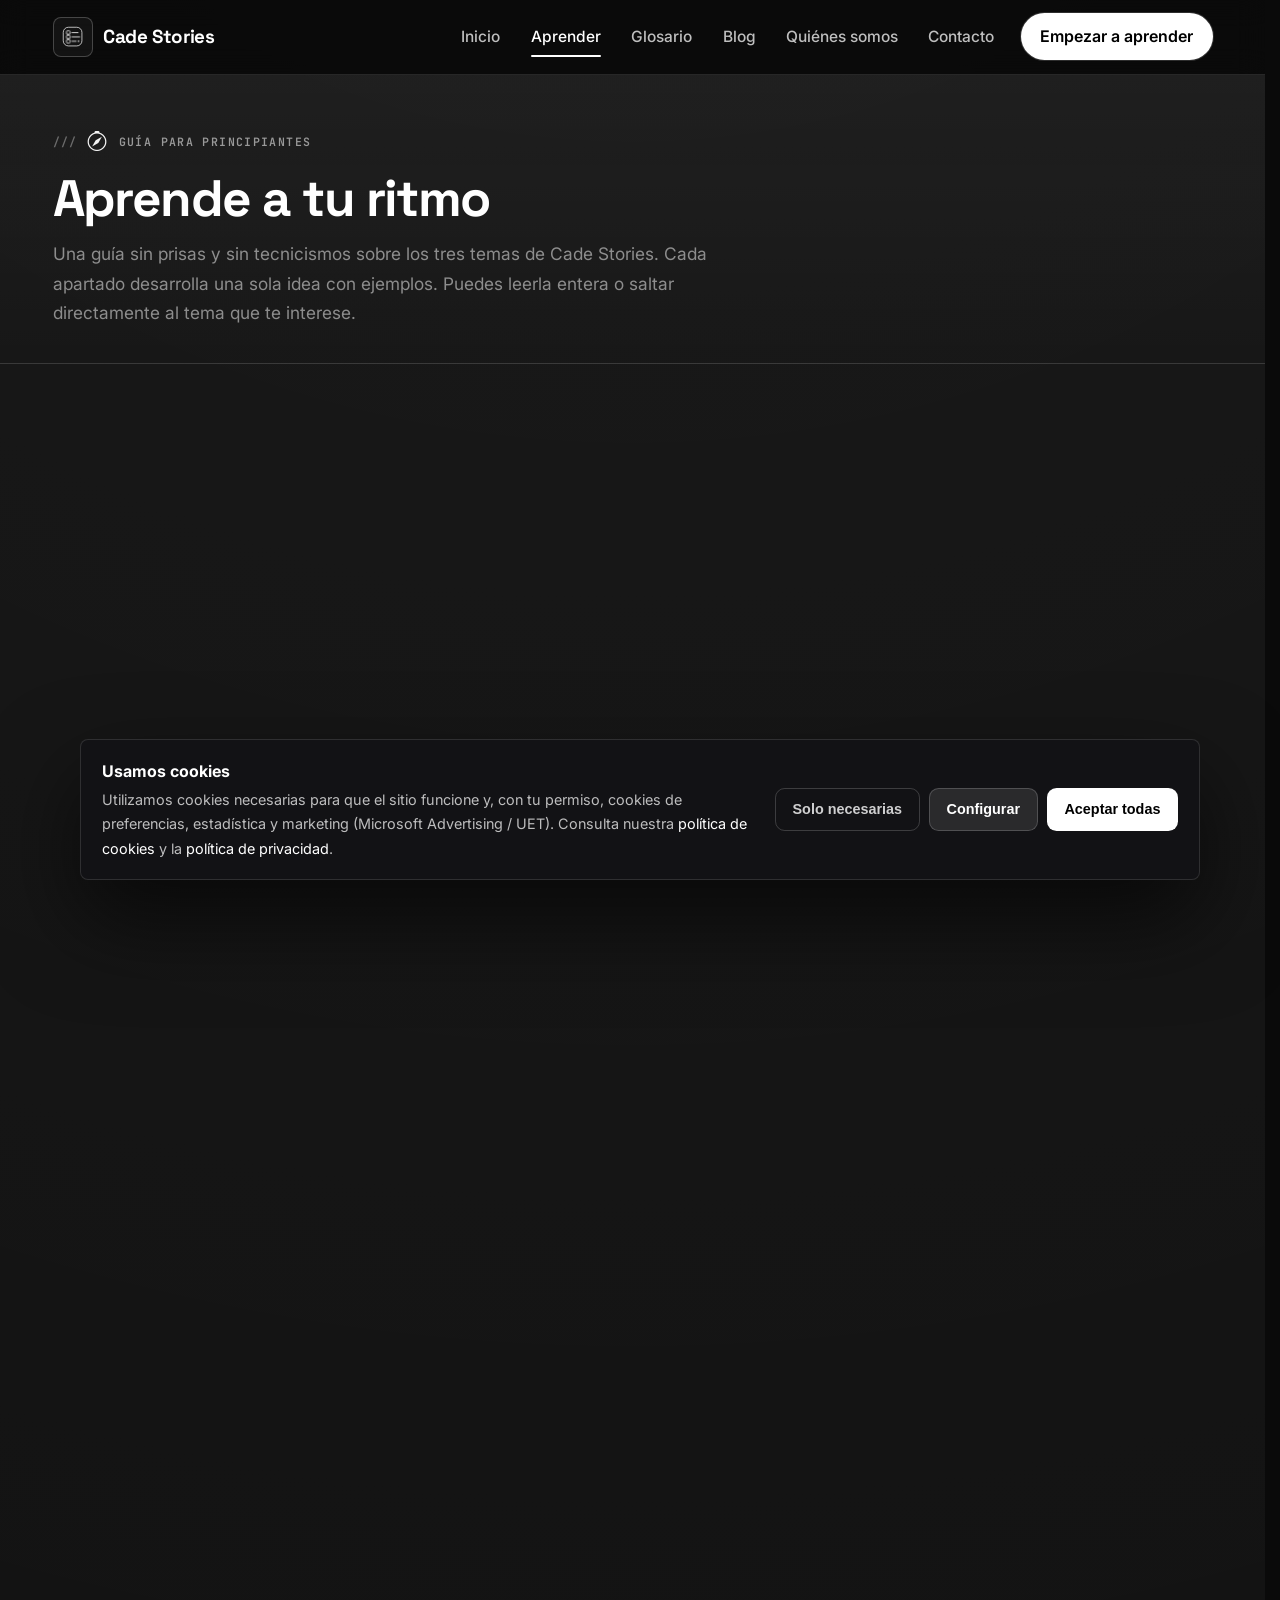
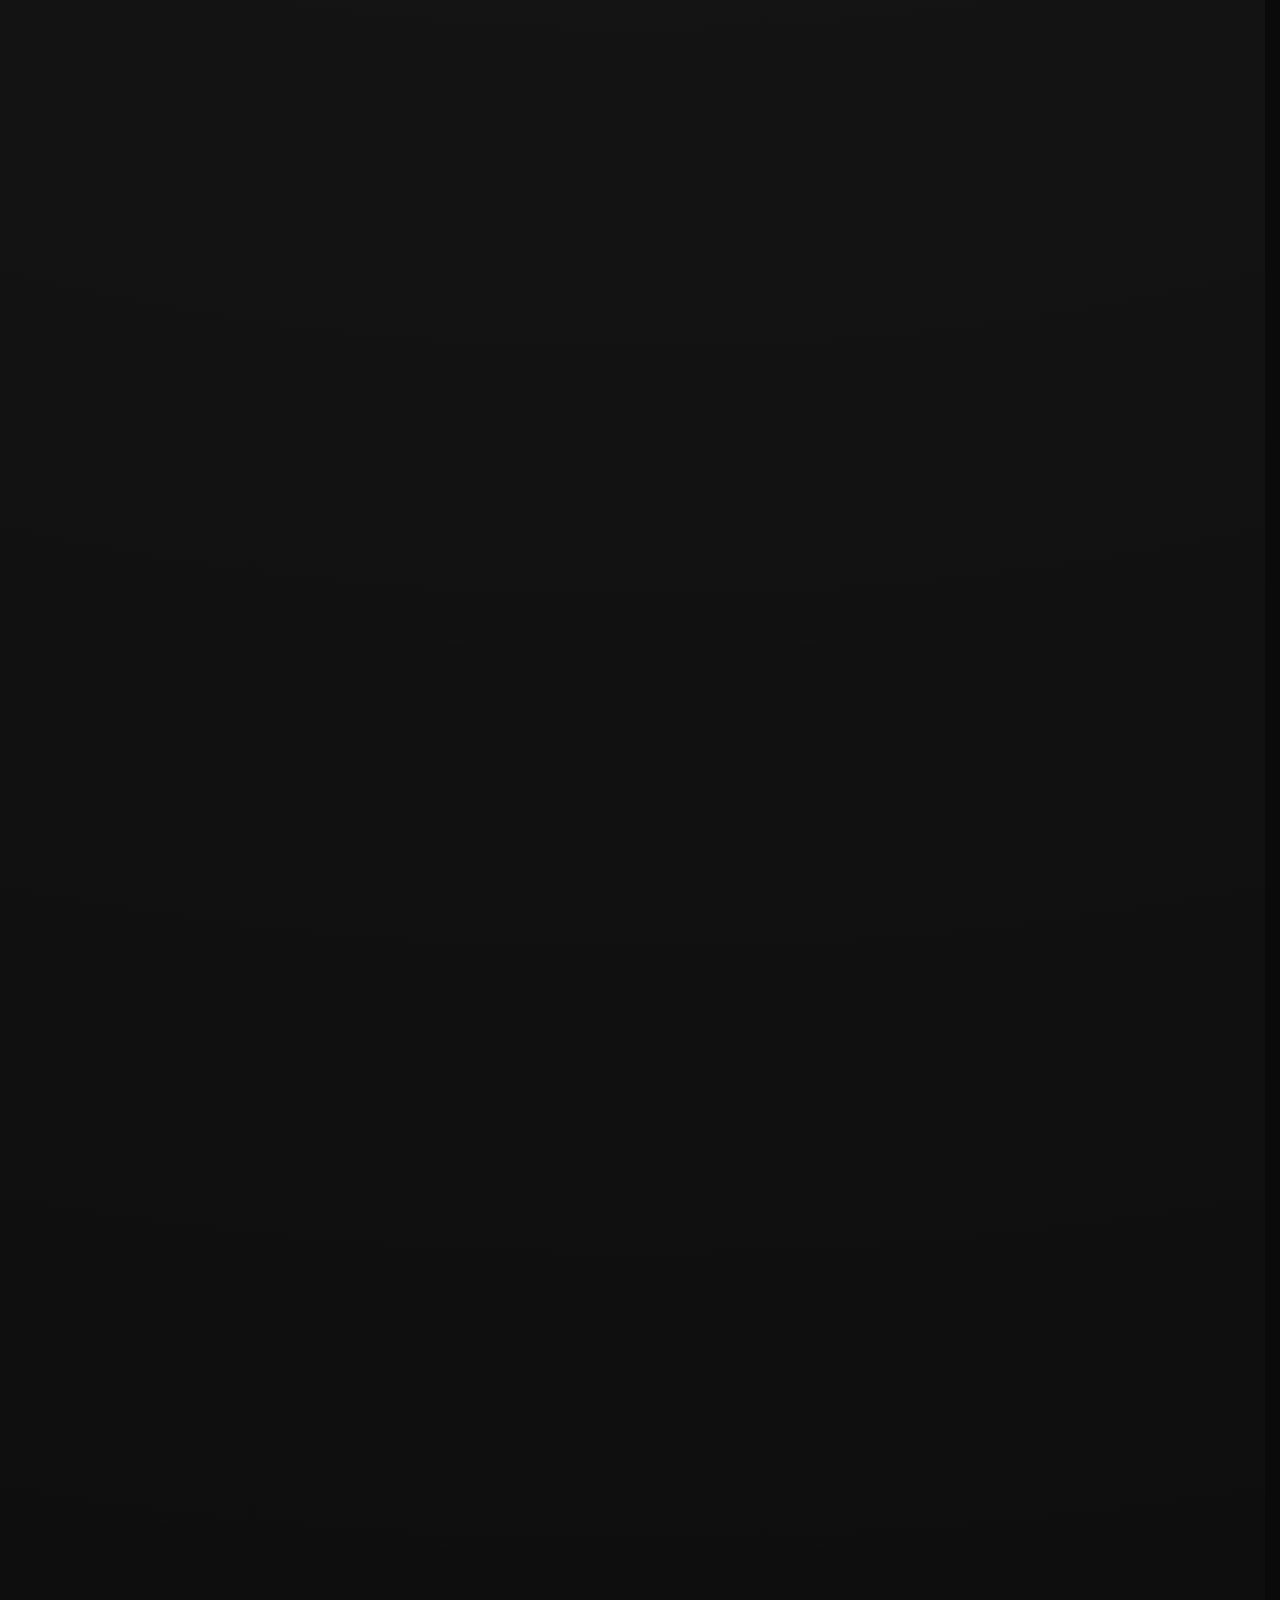
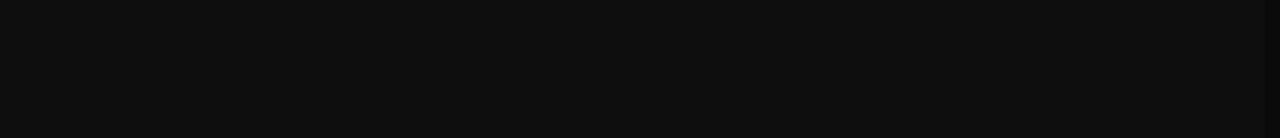
==== commit 47a0043e: "fix(header): стабильный размер topbar — style.css" ====
--- a/aprender.html
+++ b/aprender.html
@@ -38,7 +38,7 @@
 <link href="https://fonts.googleapis.com/css2?family=Inter:wght@400;500;600;700&family=Space+Grotesk:wght@500;600;700&family=Sora:wght@500;600;700&family=JetBrains+Mono:wght@500;600&display=swap" rel="stylesheet">
 <link rel="stylesheet" href="https://cdn.jsdelivr.net/npm/bootstrap-icons@1.11.3/font/bootstrap-icons.css">
 <link rel="stylesheet" href="assets/css/tokens.css?v=1782599792">
-<link rel="stylesheet" href="assets/css/style.css?v=1782599792">
+<link rel="stylesheet" href="assets/css/style.css?v=1782901200">
 <link rel="stylesheet" href="assets/css/theme-lz.css?v=1782597908">
 <link rel="stylesheet" href="assets/css/animations.css?v=1782598385">
 </head>
--- a/assets/css/style.css
+++ b/assets/css/style.css
@@ -7,6 +7,7 @@
 html {
   overflow-x: clip;
   scroll-padding-top: var(--topbar-h);
+  scrollbar-gutter: stable;
 }
 
 .skip-link {
@@ -217,6 +218,7 @@
   align-items: center;
   gap: 1.5rem;
   min-height: 4.6rem;
+  height: 4.6rem;
 }
 
 .brand {
@@ -269,7 +271,6 @@
 .nav__link:hover { color: var(--brand); background: var(--brand-tint); }
 .nav__link.is-active {
   color: var(--brand);
-  font-weight: 600;
 }
 .nav__link.is-active::after {
   content: "";
@@ -286,6 +287,8 @@
   margin-left: 0.6rem;
   min-height: 2.7rem;
   padding: 0.55rem 1.15rem;
+  white-space: nowrap;
+  flex-shrink: 0;
 }
 
 .burger {
